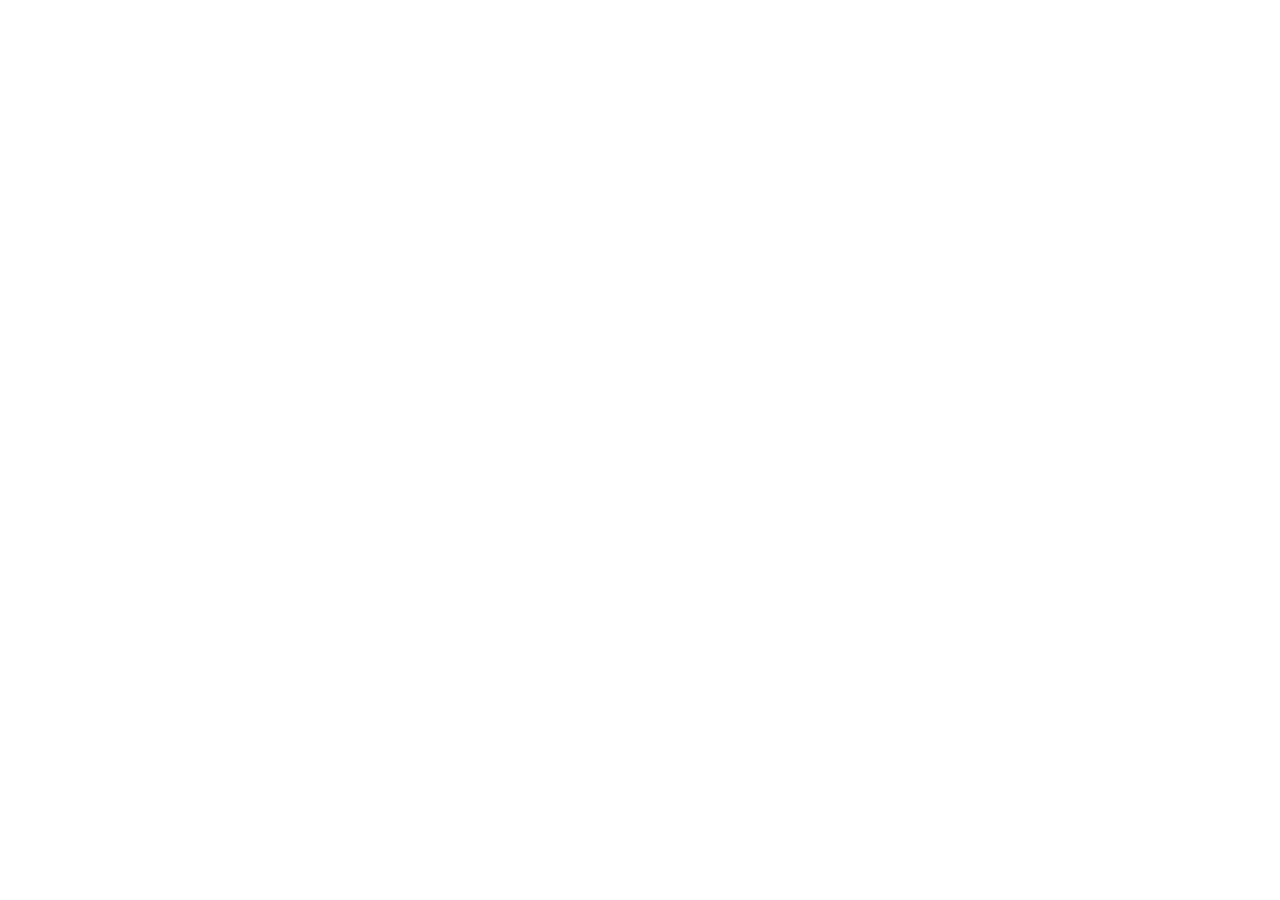
==== index.html @ caf55470 "Init : création du dépôt, arborescence des fichiers et structure HTML de base" ====
<!DOCTYPE html>
<html lang="fr">
<head> 
<meta charset="UTF-8"> 
<meta name="viewport" content="width=device-width, initial-scale=1.0"> 
<title>AfriTalent — Accueil</title> 
<!-- Bootstrap 5 via CDN : feuille de style --> 
<link 
href="https://cdn.jsdelivr.net/npm/bootstrap@5.3.0/dist/css/bootstrap.min.css" 
rel="stylesheet"> 
<!-- Votre feuille de style personnelle --> 
<link rel="stylesheet" href="css/style.css">
</head>
<body> 
<!-- Le contenu de la page sera ajoute ici --> 
<!-- Bootstrap 5 via CDN : script JavaScript --> 
<script 
src="https://cdn.jsdelivr.net/npm/bootstrap@5.3.0/dist/js/bootstrap.bundle.min.js"
></script> 
<!-- Votre script JavaScript --> 
<script src="js/main.js"></script>
</body>
</html>
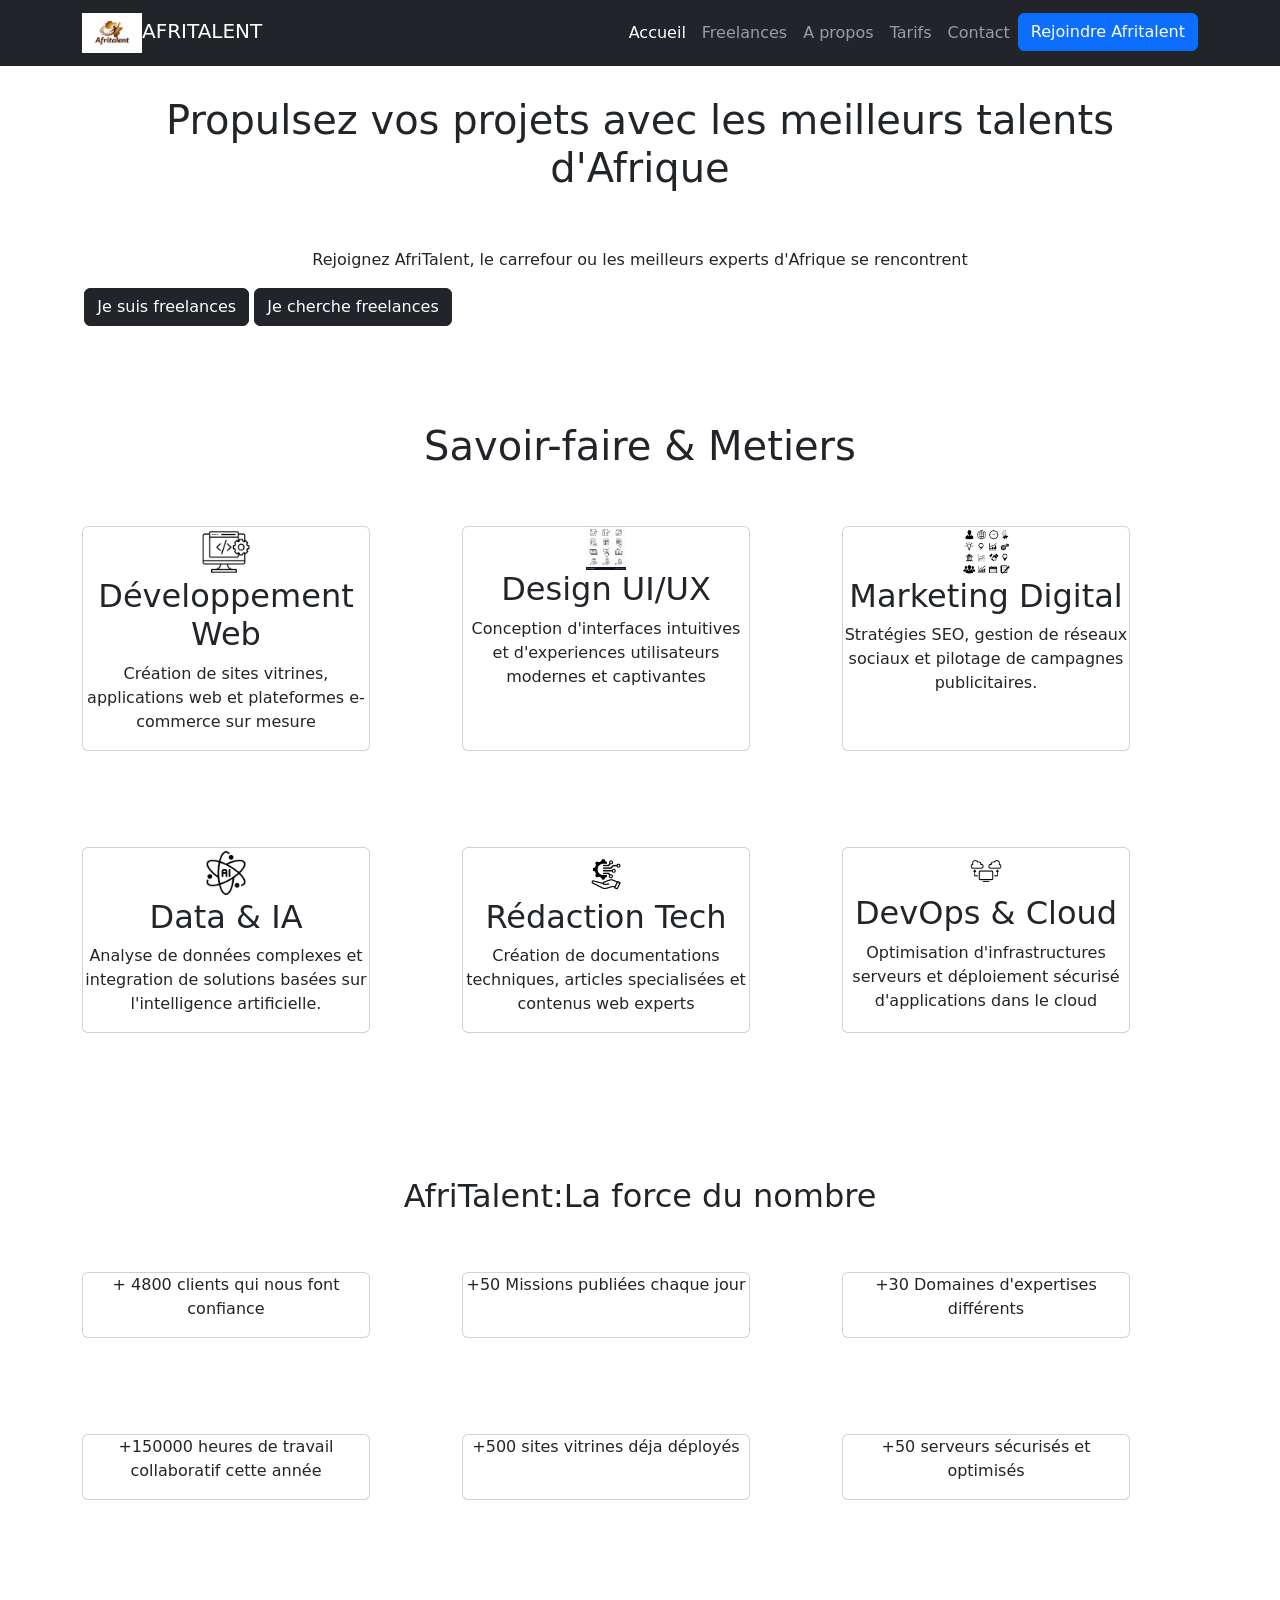
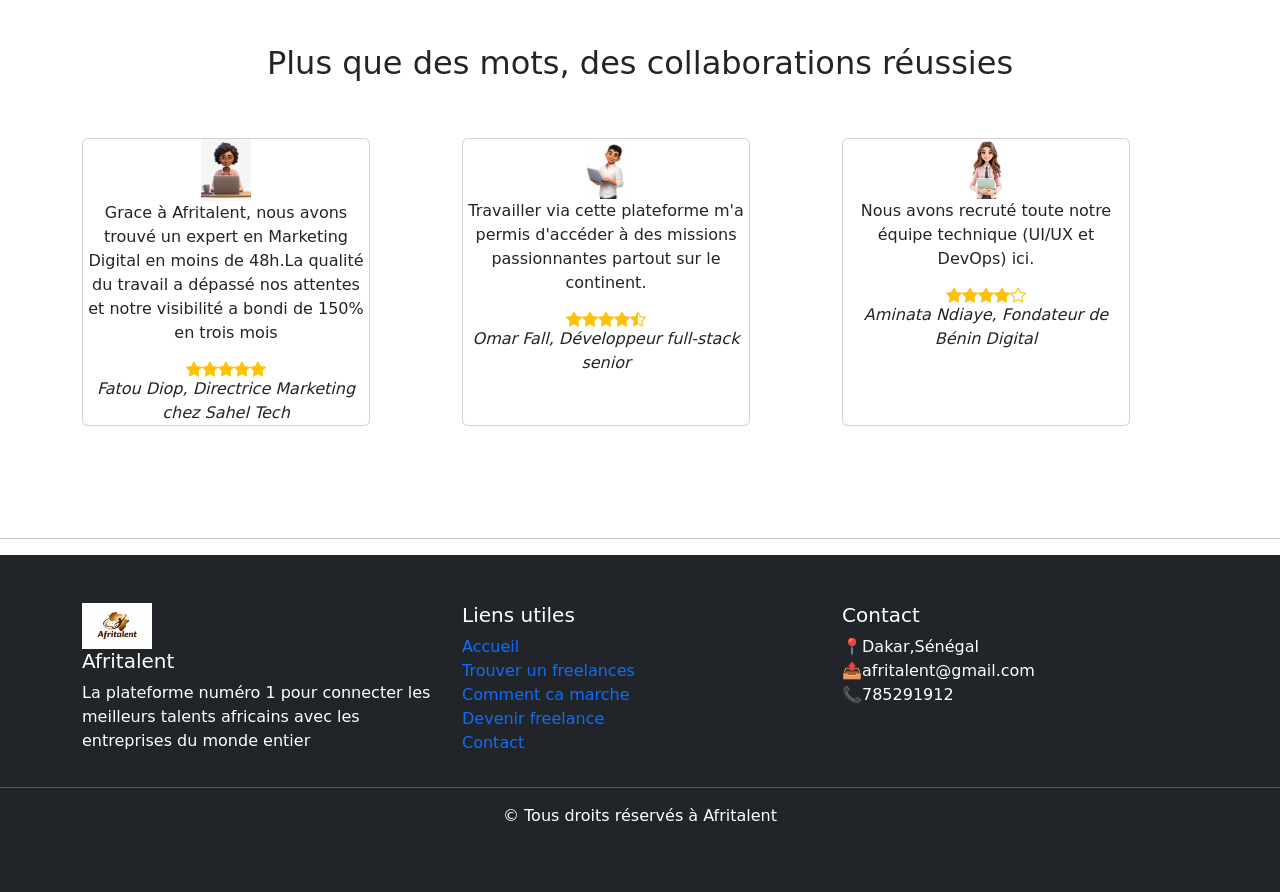
==== commit f10a31d1: "HTML : structure complète des 5 pages avec sections et contenu texte" ====
--- a/index.html
+++ b/index.html
@@ -1,4 +1,4 @@
-  <!DOCTYPE html>
+   <!DOCTYPE html>
 <html lang="fr">
 <head> 
 <meta charset="UTF-8"> 
@@ -12,6 +12,259 @@
 <link rel="stylesheet" href="css/style.css">
 </head>
 <body> 
+  <header>
+     <nav class="navbar navbar-expand-lg navbar-dark bg-dark fixed-top">
+      <div class="container">
+        <a  class="navbar-brand " href="index.html"><img src="image/projet1.jpeg" alt="" width="60px">AFRITALENT</a>
+          <ul  class="navbar-nav ms-auto" id="menu"> 
+            <li class="nav-item"><a  class="nav-link active" href="index.html" >Accueil</a></li>
+            <li class="nav-item"><a  class="nav-link" href="freelances.html">Freelances</a></li>
+            <li class="nav-item"><a  class="nav-link" href="about.html">A propos</a></li>
+            <li class="nav-item"><a  class="nav-link" href="tarifs.html">Tarifs</a></li>
+            <li class="nav-item"><a  class="nav-link" href="contact.html">Contact</a></li>
+            <li class="nav-item">
+              <a  class="btn btn-primary text-white" href="#">Rejoindre Afritalent</a>
+            </li>
+          </ul>
+      </div>
+     </nav>
+  </header>
+  <main>
+
+    <section id="hero" class="py-5 text-center container">
+        <h1 class="py-5">Propulsez vos projets avec les meilleurs talents d'Afrique </h1>
+        <p>Rejoignez AfriTalent, le carrefour ou les meilleurs experts d'Afrique se rencontrent</p>
+        <div class="col-md-4">
+           <a href="freelances.html" class="btn btn-dark">Je suis freelances</a>
+            <a href="freelances.html" class="btn btn-dark">Je cherche freelances</a>
+        </div>
+    </section>
+
+    <section id="categories" class="py-5 container">
+      <h1 class="text-center">Savoir-faire & Metiers</h1>
+      <div class="row"> <div class="col-md-4 text-center py-5 ">
+        <div class="card h-100" style="width: 18rem;" >
+          <div class="text-center">
+            <img src="image/13.jpg" alt="" width="50px">
+          </div>
+        <h2>Développement Web</h2>
+        <p>Création de sites vitrines, applications web et plateformes e-commerce sur mesure</p>
+          </div>
+        </div>
+
+        <div class="col-md-4 text-center py-5">
+          <div class="card h-100" style="width: 18rem;" >
+            <div class="text-center">
+              <img src="image/14.jpg" alt="" width="40px">
+            </div>
+           <h2>Design UI/UX</h2>
+            <p>Conception d'interfaces intuitives et d'experiences utilisateurs modernes et captivantes</p>
+            </div>
+        </div>
+
+        <div class="col-md-4 text-center py-5">
+          <div class="card h-100" style="width: 18rem;" >
+            <div class="text-center">
+               <img src="image/15.jpg" alt="" width="50px">
+            </div>
+          <h2>Marketing Digital</h2>
+          <p>Stratégies SEO, gestion de réseaux sociaux et pilotage de campagnes publicitaires.</p>
+          </div>
+        </div>
+
+        <div class="col-md-4 text-center py-5">
+          <div class="card h-100" style="width: 18rem;" >
+            <div class="text-center">
+               <img src="image/16.jpg" alt="" width="50px">
+            </div>
+          <h2>Data & IA</h2>
+          <p>Analyse de données complexes et integration de solutions basées sur l'intelligence artificielle.</p>
+          </div>
+        </div>
+
+        <div class="col-md-4 text-center py-5">
+          <div class="card h-100" style="width: 18rem;" >
+            <div class="text-center">
+               <img src="image/17.jpg" alt="" width="50px">
+            </div>
+          <h2>Rédaction Tech</h2>
+          <p>Création de documentations techniques, articles specialisées et contenus web experts</p>
+          </div>
+        </div>
+
+        <div class="col-md-4 text-center py-5">
+          <div class="card h-100" style="width: 18rem;" >
+            <div class="text-center">
+              <img src="image/18.jpg" alt="" width="70px">
+            </div>
+          <h2>DevOps & Cloud</h2>
+          <p>Optimisation d'infrastructures serveurs et déploiement sécurisé d'applications dans le cloud</p>
+          </div>
+        </div>
+      </div>
+    </section>
+
+    <section id="chiffres" class="py-5 container ">
+      <div class="row">
+        <h2 class="text-center">AfriTalent:La force du nombre</h2>
+        <div class="col-md-4 text-center py-5">
+          <div class="card h-100" style="width: 18rem;" >
+          <p>+ 4800 clients qui nous font confiance</p>
+          </div>
+        </div>
+         
+        <div class="col-md-4 text-center py-5">
+          <div class="card h-100" style="width: 18rem;" >
+           <p>+50 Missions publiées chaque jour</p>
+          </div>
+        </div>
+
+        <div class="col-md-4 text-center py-5">
+          <div class="card h-100" style="width: 18rem;" >
+          <p>+30 Domaines d'expertises différents</p>
+          </div>
+        </div>
+
+        <div class="col-md-4 text-center py-5">
+          <div class="card h-100" style="width: 18rem;" >
+          <p>+150000 heures de travail collaboratif cette année </p>
+          </div>
+        </div>
+
+        <div class="col-md-4 text-center py-5">
+          <div class="card h-100" style="width: 18rem;" >
+          <p>+500 sites vitrines déja déployés</p>
+          </div>
+        </div>
+
+        <div class="col-md-4 text-center py-5">
+          <div class="card h-100" style="width: 18rem;" >
+          <p>+50 serveurs sécurisés et optimisés</p>
+          </div>
+        </div>
+      </div>
+    </section>
+
+    <section id="Temoignages" class="py-5 container">
+      <div class="row">
+        <h2 class="text-center">Plus que des mots, des collaborations réussies</h2>
+        <div class="col-md-4 text-center py-5">
+          <div class="card h-100" style="width: 18rem;" >
+            <div class="text-center">
+              <img src="image/19.jpg" alt="" width="50px">
+            </div>
+          <blockquote>Grace à Afritalent, nous avons trouvé un expert en Marketing Digital en moins de 48h.La qualité du travail a dépassé nos attentes et notre visibilité a bondi de 150% en trois mois</blockquote>
+          <div class="d-flex justify-content-center">
+            <svg xmlns="http://www.w3.org/2000/svg" width="16" height="16" fill="currentColor" class="bi bi-star-fill text-warning" viewBox="0 0 16 16">
+            <path d="M3.612 15.443c-.386.198-.824-.149-.746-.592l.83-4.73L.173 6.765c-.329-.314-.158-.888.283-.95l4.898-.696L7.538.792c.197-.39.73-.39.927 0l2.184 4.327 4.898.696c.441.062.612.636.282.95l-3.522 3.356.83 4.73c.078.443-.36.79-.746.592L8 13.187l-4.389 2.256z"/>
+          </svg>
+          <svg xmlns="http://www.w3.org/2000/svg" width="16" height="16" fill="currentColor" class="bi bi-star-fill text-warning" viewBox="0 0 16 16">
+            <path d="M3.612 15.443c-.386.198-.824-.149-.746-.592l.83-4.73L.173 6.765c-.329-.314-.158-.888.283-.95l4.898-.696L7.538.792c.197-.39.73-.39.927 0l2.184 4.327 4.898.696c.441.062.612.636.282.95l-3.522 3.356.83 4.73c.078.443-.36.79-.746.592L8 13.187l-4.389 2.256z"/>
+          </svg>
+          <svg xmlns="http://www.w3.org/2000/svg" width="16" height="16" fill="currentColor" class="bi bi-star-fill text-warning" viewBox="0 0 16 16">
+            <path d="M3.612 15.443c-.386.198-.824-.149-.746-.592l.83-4.73L.173 6.765c-.329-.314-.158-.888.283-.95l4.898-.696L7.538.792c.197-.39.73-.39.927 0l2.184 4.327 4.898.696c.441.062.612.636.282.95l-3.522 3.356.83 4.73c.078.443-.36.79-.746.592L8 13.187l-4.389 2.256z"/>
+          </svg>
+          <svg xmlns="http://www.w3.org/2000/svg" width="16" height="16" fill="currentColor" class="bi bi-star-fill text-warning" viewBox="0 0 16 16">
+           <path d="M3.612 15.443c-.386.198-.824-.149-.746-.592l.83-4.73L.173 6.765c-.329-.314-.158-.888.283-.95l4.898-.696L7.538.792c.197-.39.73-.39.927 0l2.184 4.327 4.898.696c.441.062.612.636.282.95l-3.522 3.356.83 4.73c.078.443-.36.79-.746.592L8 13.187l-4.389 2.256z"/>
+          </svg>
+          <svg xmlns="http://www.w3.org/2000/svg" width="16" height="16" fill="currentColor" class="bi bi-star-fill text-warning" viewBox="0 0 16 16">
+             <path d="M3.612 15.443c-.386.198-.824-.149-.746-.592l.83-4.73L.173 6.765c-.329-.314-.158-.888.283-.95l4.898-.696L7.538.792c.197-.39.73-.39.927 0l2.184 4.327 4.898.696c.441.062.612.636.282.95l-3.522 3.356.83 4.73c.078.443-.36.79-.746.592L8 13.187l-4.389 2.256z"/>
+          </svg>
+          </div>
+
+          <cite>Fatou Diop, <em>Directrice Marketing chez Sahel Tech</em></cite>
+          </div>
+        </div>
+        <div class="col-md-4 text-center py-5">
+          <div class="card h-100" style="width: 18rem;" >
+            <div class="text-center"> 
+              <img src="image/20.jpg" alt="" width="40px">
+            </div>
+          <blockquote>Travailler via cette plateforme m'a permis d'accéder à des missions passionnantes partout sur le continent.</blockquote>
+          <div class="d-flex justify-content-center">
+            <svg xmlns="http://www.w3.org/2000/svg" width="16" height="16" fill="currentColor" class="bi bi-star-fill text-warning" viewBox="0 0 16 16">
+            <path d="M3.612 15.443c-.386.198-.824-.149-.746-.592l.83-4.73L.173 6.765c-.329-.314-.158-.888.283-.95l4.898-.696L7.538.792c.197-.39.73-.39.927 0l2.184 4.327 4.898.696c.441.062.612.636.282.95l-3.522 3.356.83 4.73c.078.443-.36.79-.746.592L8 13.187l-4.389 2.256z"/>
+          </svg>
+          <svg xmlns="http://www.w3.org/2000/svg" width="16" height="16" fill="currentColor" class="bi bi-star-fill text-warning" viewBox="0 0 16 16">
+            <path d="M3.612 15.443c-.386.198-.824-.149-.746-.592l.83-4.73L.173 6.765c-.329-.314-.158-.888.283-.95l4.898-.696L7.538.792c.197-.39.73-.39.927 0l2.184 4.327 4.898.696c.441.062.612.636.282.95l-3.522 3.356.83 4.73c.078.443-.36.79-.746.592L8 13.187l-4.389 2.256z"/>
+          </svg>
+          <svg xmlns="http://www.w3.org/2000/svg" width="16" height="16" fill="currentColor" class="bi bi-star-fill text-warning" viewBox="0 0 16 16">
+            <path d="M3.612 15.443c-.386.198-.824-.149-.746-.592l.83-4.73L.173 6.765c-.329-.314-.158-.888.283-.95l4.898-.696L7.538.792c.197-.39.73-.39.927 0l2.184 4.327 4.898.696c.441.062.612.636.282.95l-3.522 3.356.83 4.73c.078.443-.36.79-.746.592L8 13.187l-4.389 2.256z"/>
+          </svg>
+          <svg xmlns="http://www.w3.org/2000/svg" width="16" height="16" fill="currentColor" class="bi bi-star-fill text-warning" viewBox="0 0 16 16">
+           <path d="M3.612 15.443c-.386.198-.824-.149-.746-.592l.83-4.73L.173 6.765c-.329-.314-.158-.888.283-.95l4.898-.696L7.538.792c.197-.39.73-.39.927 0l2.184 4.327 4.898.696c.441.062.612.636.282.95l-3.522 3.356.83 4.73c.078.443-.36.79-.746.592L8 13.187l-4.389 2.256z"/>
+          </svg>
+          <svg xmlns="http://www.w3.org/2000/svg" width="16" height="16" fill="currentColor" class="bi bi-star-half text-warning" viewBox="0 0 16 16">
+            <path d="M5.354 5.119 7.538.792A.52.52 0 0 1 8 .5c.183 0 .366.097.465.292l2.184 4.327 4.898.696A.54.54 0 0 1 16 6.32a.55.55 0 0 1-.17.445l-3.523 3.356.83 4.73c.078.443-.36.79-.746.592L8 13.187l-4.389 2.256a.5.5 0 0 1-.146.05c-.342.06-.668-.254-.6-.642l.83-4.73L.173 6.765a.55.55 0 0 1-.172-.403.6.6 0 0 1 .085-.302.51.51 0 0 1 .37-.245zM8 12.027a.5.5 0 0 1 .232.056l3.686 1.894-.694-3.957a.56.56 0 0 1 .162-.505l2.907-2.77-4.052-.576a.53.53 0 0 1-.393-.288L8.001 2.223 8 2.226z"/>
+          </svg>
+          </div>
+          <cite>Omar Fall, <em>Développeur full-stack senior</em></cite>
+          </div>
+        </div>
+        <div class="col-md-4 text-center py-5">
+          <div class="card h-100" style="width: 18rem;" >
+            <div class="text-center">
+               <img src="image/21.jpg" alt=""  width="60px">
+            </div>
+          <blockquote>Nous avons recruté toute notre équipe technique (UI/UX et DevOps) ici.</blockquote>
+            <div class="d-flex justify-content-center">
+            <svg xmlns="http://www.w3.org/2000/svg" width="16" height="16" fill="currentColor" class="bi bi-star-fill text-warning" viewBox="0 0 16 16">
+            <path d="M3.612 15.443c-.386.198-.824-.149-.746-.592l.83-4.73L.173 6.765c-.329-.314-.158-.888.283-.95l4.898-.696L7.538.792c.197-.39.73-.39.927 0l2.184 4.327 4.898.696c.441.062.612.636.282.95l-3.522 3.356.83 4.73c.078.443-.36.79-.746.592L8 13.187l-4.389 2.256z"/>
+          </svg>
+          <svg xmlns="http://www.w3.org/2000/svg" width="16" height="16" fill="currentColor" class="bi bi-star-fill text-warning" viewBox="0 0 16 16">
+            <path d="M3.612 15.443c-.386.198-.824-.149-.746-.592l.83-4.73L.173 6.765c-.329-.314-.158-.888.283-.95l4.898-.696L7.538.792c.197-.39.73-.39.927 0l2.184 4.327 4.898.696c.441.062.612.636.282.95l-3.522 3.356.83 4.73c.078.443-.36.79-.746.592L8 13.187l-4.389 2.256z"/>
+          </svg>
+          <svg xmlns="http://www.w3.org/2000/svg" width="16" height="16" fill="currentColor" class="bi bi-star-fill text-warning" viewBox="0 0 16 16">
+            <path d="M3.612 15.443c-.386.198-.824-.149-.746-.592l.83-4.73L.173 6.765c-.329-.314-.158-.888.283-.95l4.898-.696L7.538.792c.197-.39.73-.39.927 0l2.184 4.327 4.898.696c.441.062.612.636.282.95l-3.522 3.356.83 4.73c.078.443-.36.79-.746.592L8 13.187l-4.389 2.256z"/>
+          </svg>
+          <svg xmlns="http://www.w3.org/2000/svg" width="16" height="16" fill="currentColor" class="bi bi-star-fill text-warning" viewBox="0 0 16 16">
+           <path d="M3.612 15.443c-.386.198-.824-.149-.746-.592l.83-4.73L.173 6.765c-.329-.314-.158-.888.283-.95l4.898-.696L7.538.792c.197-.39.73-.39.927 0l2.184 4.327 4.898.696c.441.062.612.636.282.95l-3.522 3.356.83 4.73c.078.443-.36.79-.746.592L8 13.187l-4.389 2.256z"/>
+          </svg>
+          <svg xmlns="http://www.w3.org/2000/svg" width="16" height="16" fill="currentColor" class="bi bi-star text-warning" viewBox="0 0 16 16">
+            <path d="M2.866 14.85c-.078.444.36.791.746.593l4.39-2.256 4.389 2.256c.386.198.824-.149.746-.592l-.83-4.73 3.522-3.356c.33-.314.16-.888-.282-.95l-4.898-.696L8.465.792a.513.513 0 0 0-.927 0L5.354 5.12l-4.898.696c-.441.062-.612.636-.283.95l3.523 3.356-.83 4.73zm4.905-2.767-3.686 1.894.694-3.957a.56.56 0 0 0-.163-.505L1.71 6.745l4.052-.576a.53.53 0 0 0 .393-.288L8 2.223l1.847 3.658a.53.53 0 0 0 .393.288l4.052.575-2.906 2.77a.56.56 0 0 0-.163.506l.694 3.957-3.686-1.894a.5.5 0 0 0-.461 0z"/>
+          </svg>
+          </div>
+          <cite>Aminata Ndiaye, <em>Fondateur de Bénin Digital</em></cite>
+          </div>
+        </div>
+      </div>
+    </section>
+
+    <hr>
+    <footer class="bg-dark text-white py-5">
+      <div class="container">
+        <div class="row">
+           <div class="col-md-4">
+             <img src="image/projet1.jpeg" alt="" width="70px">
+            <h5>Afritalent</h5>
+              <p>La plateforme numéro 1 pour connecter les meilleurs talents africains avec les entreprises du monde entier</p>
+            </div>
+          <div class="col-md-4">
+            <h5>Liens utiles</h5>
+              <ul class="list-unstyled">
+                <li><a href="index.html" class="text-decoration-none">Accueil</a></li>
+                <li><a href="freelances.html" class="text-decoration-none">Trouver un freelances</a></li>
+                <li><a href="tarifs.html" class="text-decoration-none">Comment ca marche</a></li>
+                <li><a href="freelances.html" class="text-decoration-none">Devenir freelance</a></li>
+                <li><a href="contact.html" class="text-decoration-none">Contact</a></li>
+              </ul>
+            </div>
+
+            <div class="col-md-4">
+            <h5>Contact</h5>
+              <ul class="list-unstyled">
+                <li>📍Dakar,Sénégal</li>
+                <li>📤afritalent@gmail.com</li>
+                <li>📞785291912</li>
+              </ul>
+            </div>
+        </div>
+      </div>
+      <hr>
+      <p class="text-center">&copy; Tous droits réservés à Afritalent</p>
+    </footer>
+  </main>
+  
 <!-- Le contenu de la page sera ajoute ici --> 
 <!-- Bootstrap 5 via CDN : script JavaScript --> 
 <script 
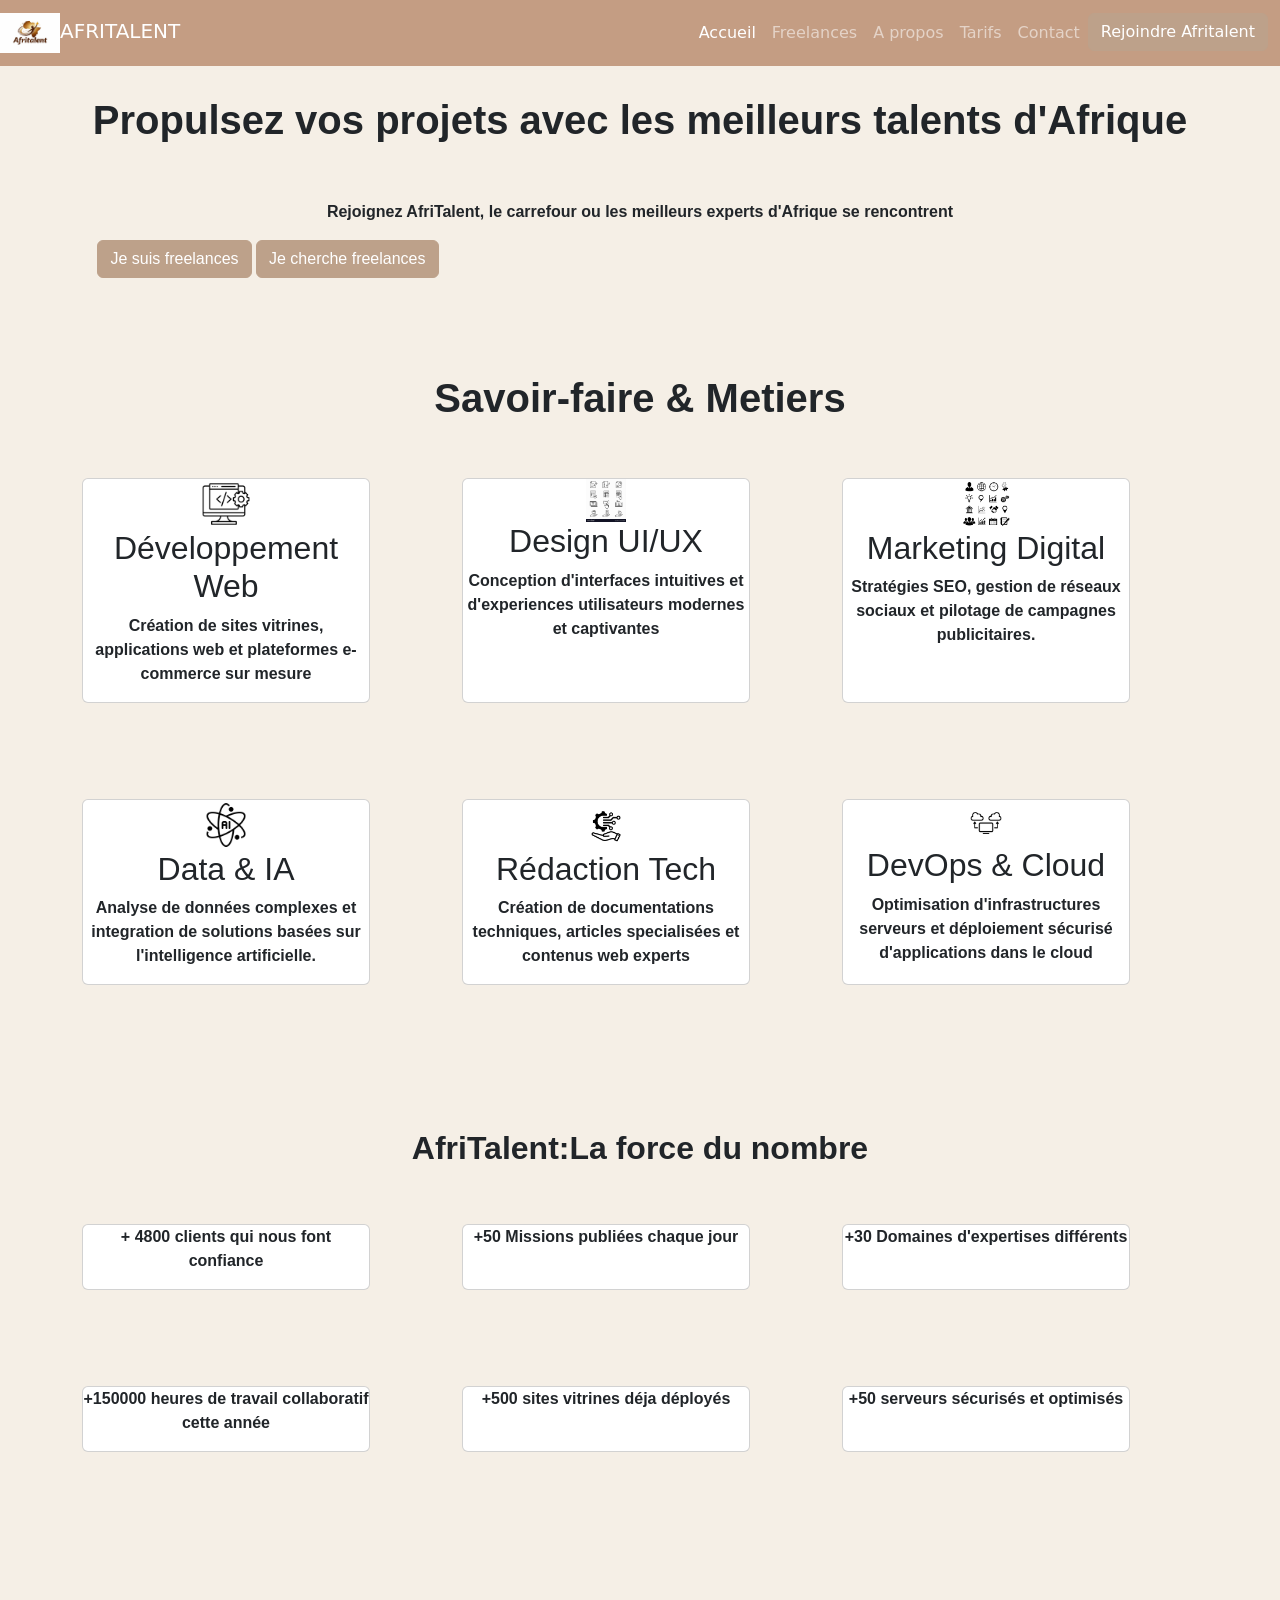
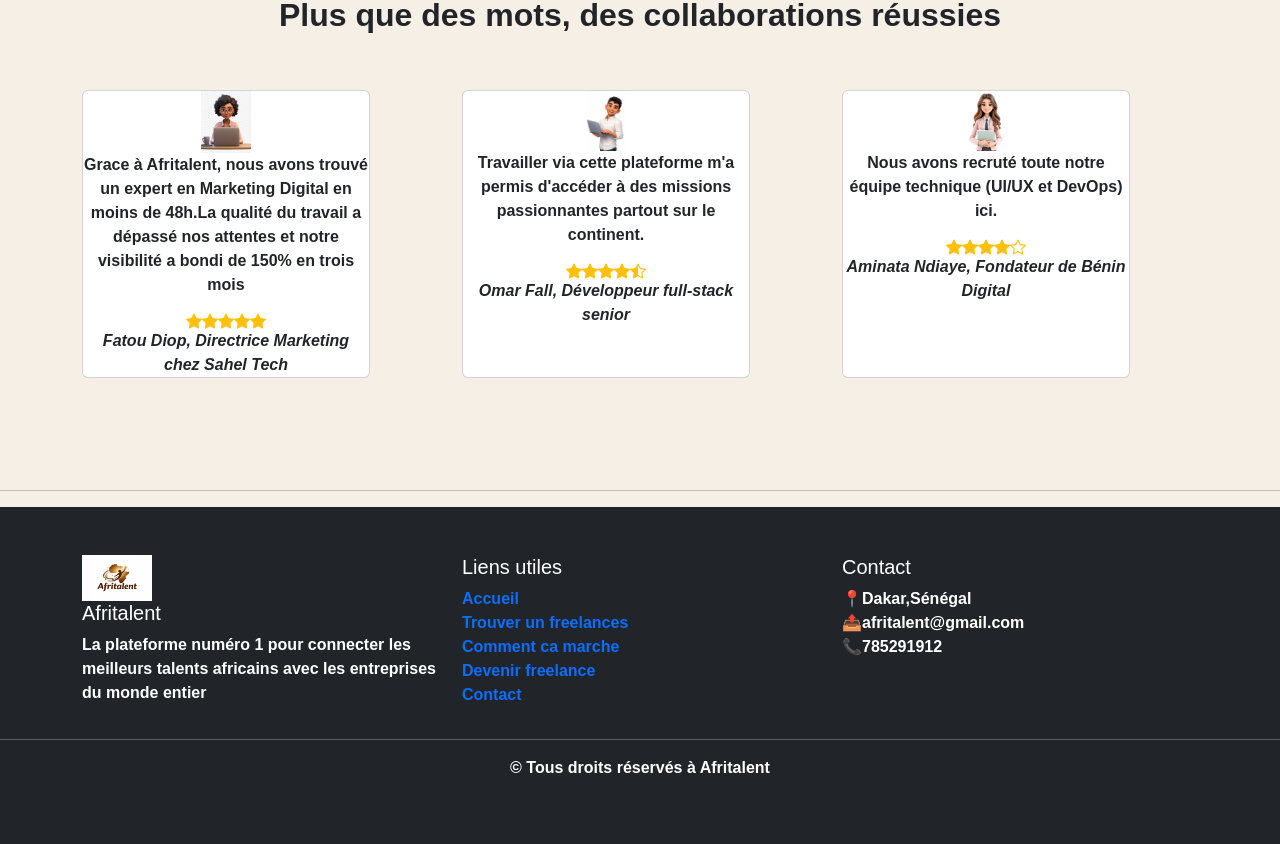
==== commit 35aeedc9: "HTML : commit3" ====
--- a/index.html
+++ b/index.html
@@ -13,8 +13,8 @@
 </head>
 <body> 
   <header>
-     <nav class="navbar navbar-expand-lg navbar-dark bg-dark fixed-top">
-      <div class="container">
+     <nav class="navbar navbar-expand-lg navbar-dark  fixed-top">
+      <div class="container-fluid nav" >
         <a  class="navbar-brand " href="index.html"><img src="image/projet1.jpeg" alt="" width="60px">AFRITALENT</a>
           <ul  class="navbar-nav ms-auto" id="menu"> 
             <li class="nav-item"><a  class="nav-link active" href="index.html" >Accueil</a></li>
@@ -23,7 +23,7 @@
             <li class="nav-item"><a  class="nav-link" href="tarifs.html">Tarifs</a></li>
             <li class="nav-item"><a  class="nav-link" href="contact.html">Contact</a></li>
             <li class="nav-item">
-              <a  class="btn btn-primary text-white" href="#">Rejoindre Afritalent</a>
+              <a  class="btn btn-dark text-white" href="contact.html">Rejoindre Afritalent</a>
             </li>
           </ul>
       </div>
--- a/css/style.css
+++ b/css/style.css
@@ -0,0 +1,55 @@
+
+@import url('https://fonts.googleapis.com/css2?family=Cossette+Texte:wght@400;700&family=Edu+AU+VIC+WA+NT+Guides:wght@400..700&family=Finlandica+Headline:ital,wght@0,100..900;1,100..900&family=Montserrat:ital,wght@0,100..900;1,100..900&display=swap');
+
+.root{
+   --primary-color: #E8D5CC;
+   --secondary-color: #D5CABC;
+   --background-color: #BDA18A;
+   --text-color: #f5efe6;
+   --white: #fff;
+   --space-small: 8px;
+   --space-medium: 16px;
+   --space-large: 32px;
+}
+
+.text-center{
+  font-family: "Cossette", sans-serif;
+  font-weight: 400;
+  font-style: normal;
+}
+
+.text-center{
+  font-family: "Cossette", sans-serif;
+  font-weight: 700;
+  font-style: normal;
+}
+ 
+.py-5{
+  font-family: "Cossette", sans-serif;
+  font-weight: 400;
+  font-style: normal;
+}
+
+.py-5{
+  font-family: "Cossette", sans-serif;
+  font-weight: 700;
+  font-style: normal;
+}
+
+body{
+    background-color: #f5efe6;
+    margin: 0;
+    padding: 0;
+ }
+ nav{
+    display: flex;
+    background-color: #C49D83;
+    top: 0;
+    margin-top: 0;
+ }
+ .btn{
+    background-color: #BDA18A;
+    border-color: #BDA18A;
+ }
+ 
+ 
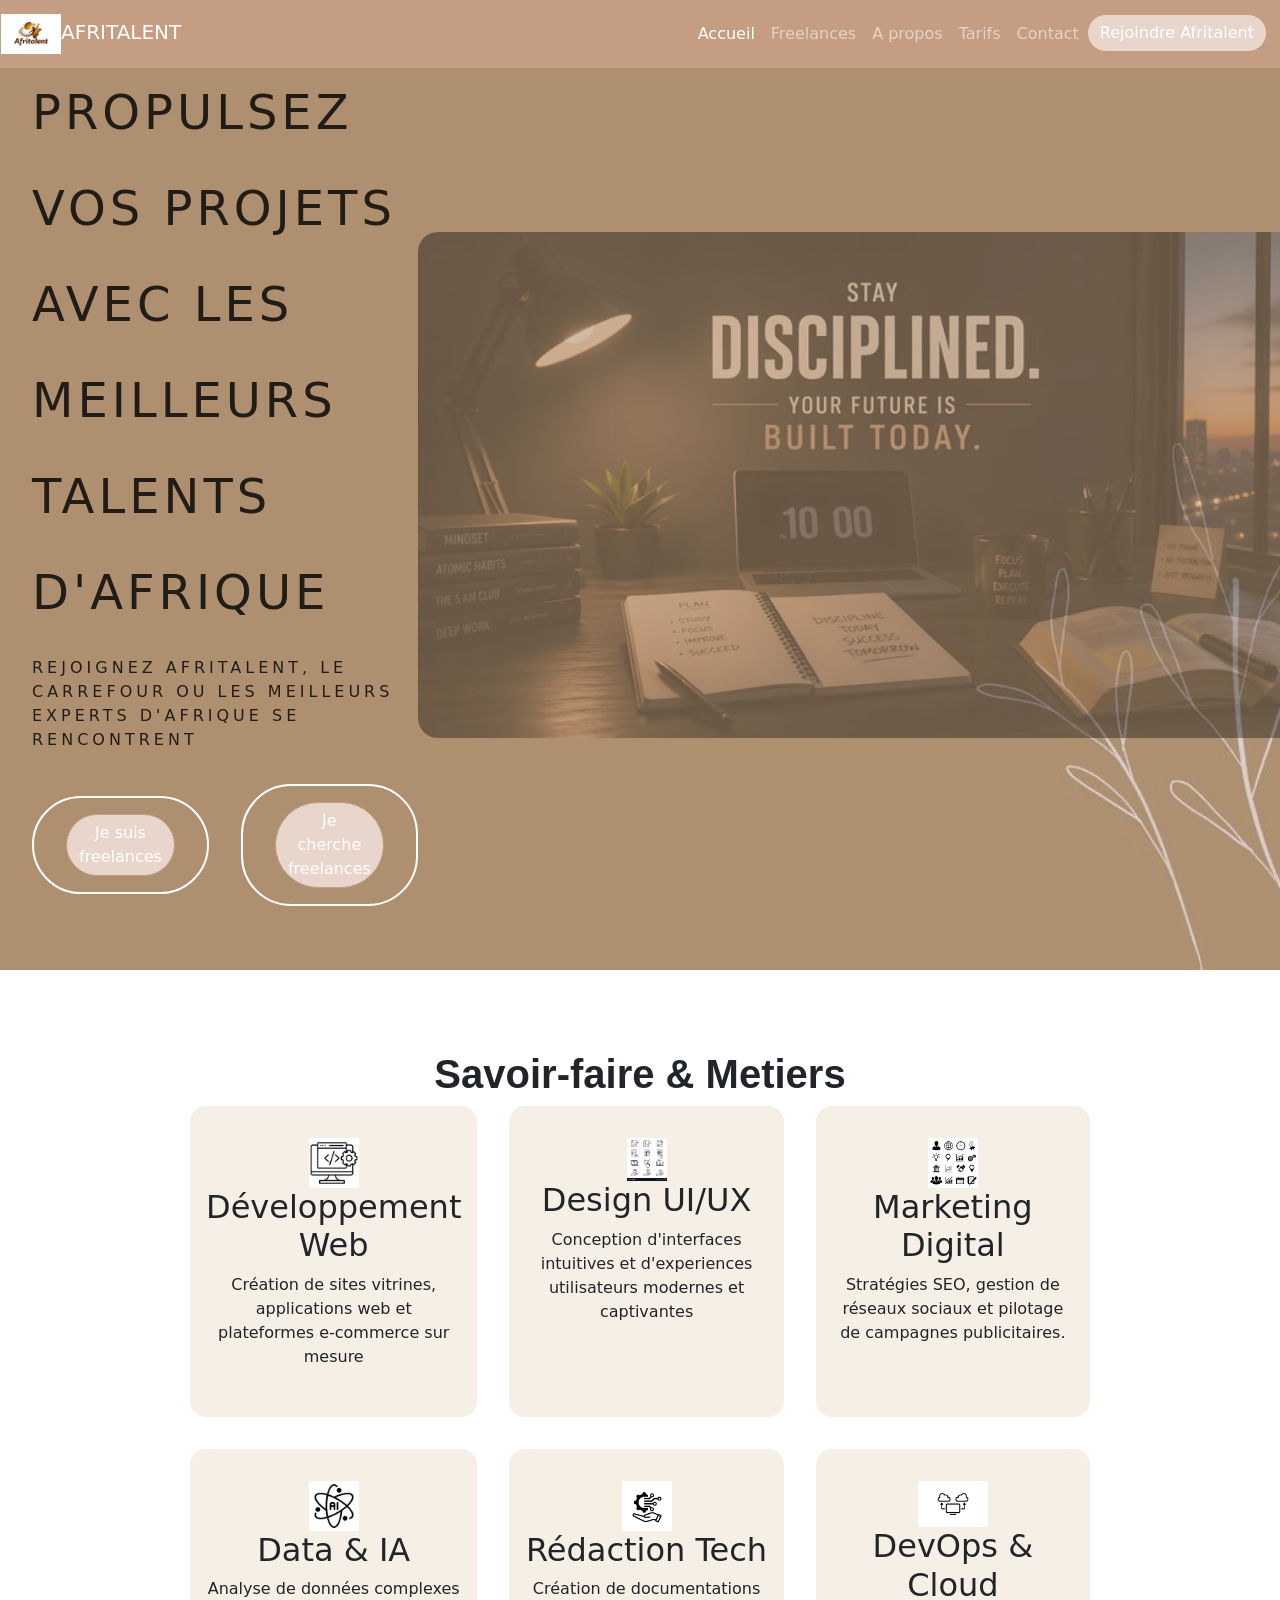
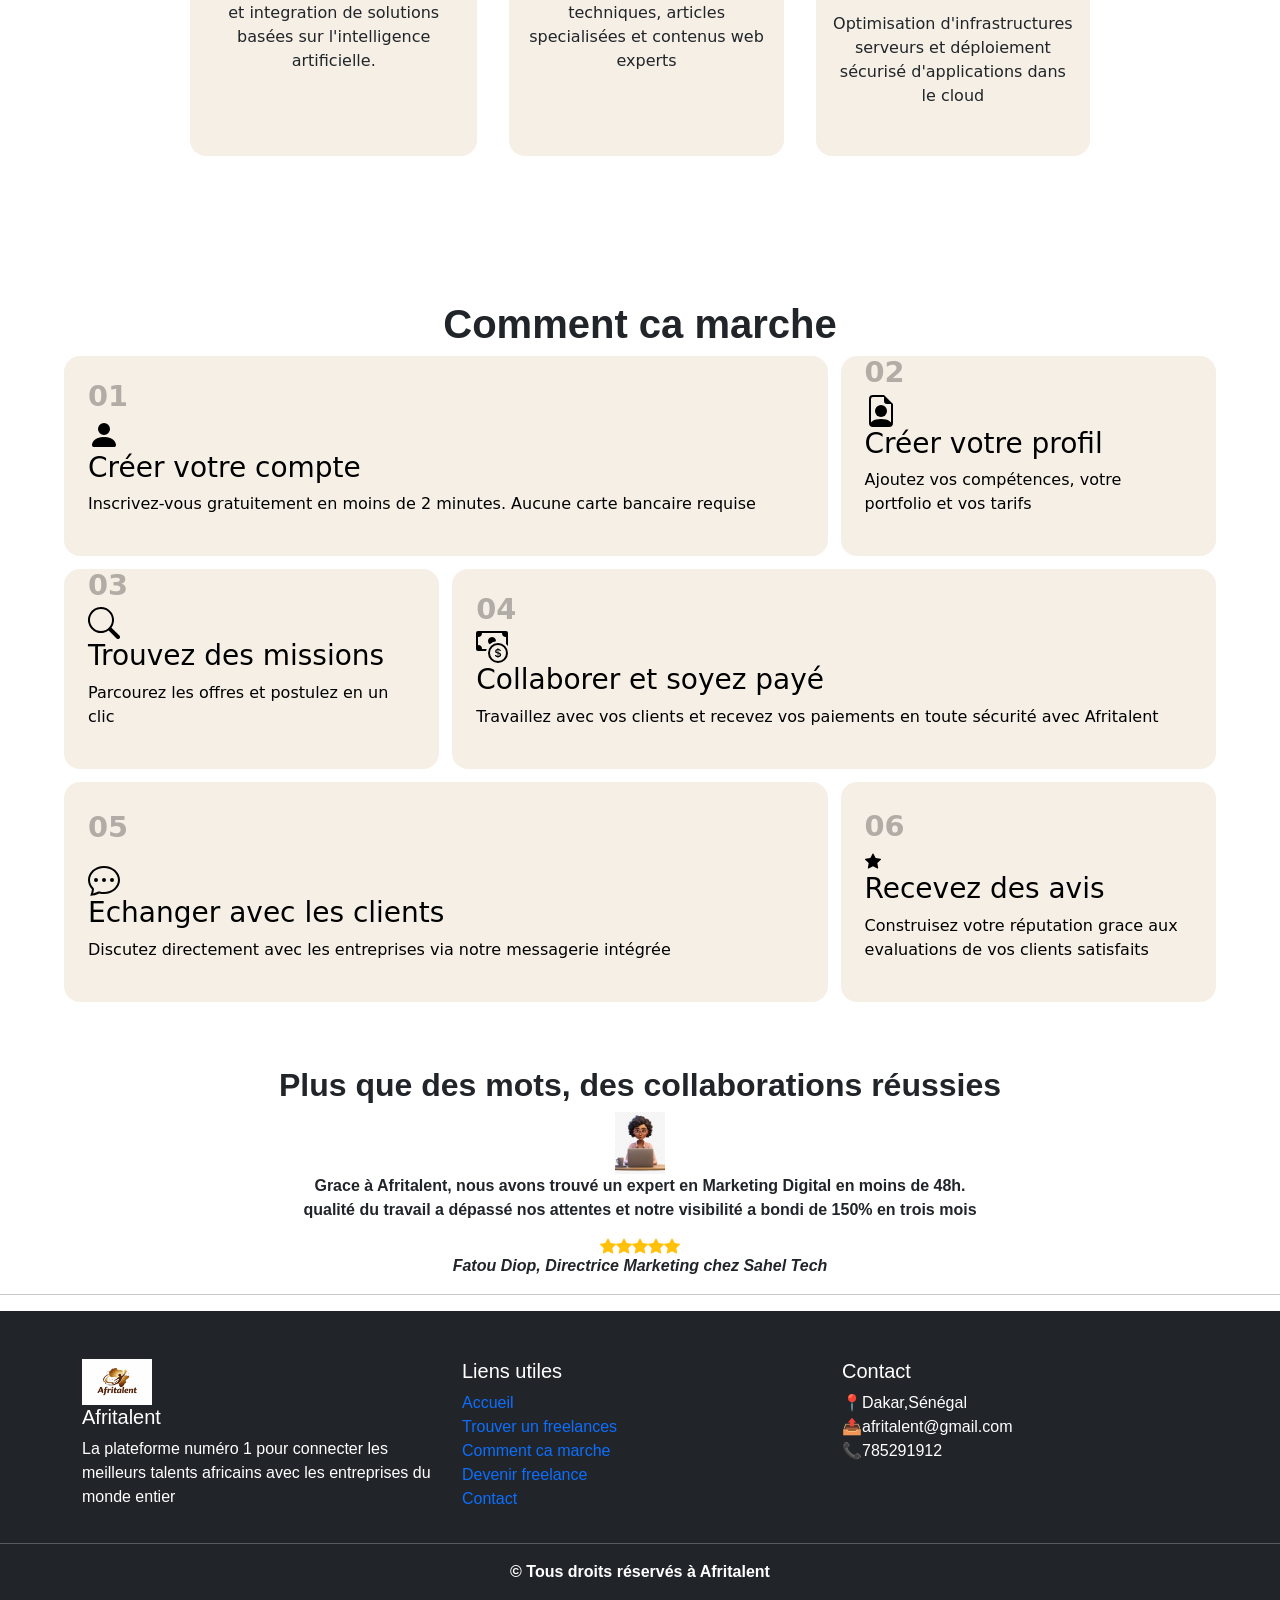
==== commit dc5288b3: "commit 4" ====
--- a/index.html
+++ b/index.html
@@ -31,130 +31,153 @@
   </header>
   <main>
 
-    <section id="hero" class="py-5 text-center container">
-        <h1 class="py-5">Propulsez vos projets avec les meilleurs talents d'Afrique </h1>
-        <p>Rejoignez AfriTalent, le carrefour ou les meilleurs experts d'Afrique se rencontrent</p>
-        <div class="col-md-4">
-           <a href="freelances.html" class="btn btn-dark">Je suis freelances</a>
-            <a href="freelances.html" class="btn btn-dark">Je cherche freelances</a>
-        </div>
+    <section id="hero" >
+      <div class="hero-text">
+        <h1 class="subtitle">Propulsez vos projets avec les meilleurs talents d'Afrique </h1>
+        <p class="subtitle">Rejoignez AfriTalent, le carrefour ou les meilleurs experts d'Afrique se rencontrent</p>
+        <div class="boutons">
+          <div class="btn1">
+            <a href="contact.html" class="btn btn-dark" >Je suis freelances</a>
+          </div>
+          <div class="btn2">
+             <a href="freelances.html" class="btn btn-dark">Je cherche freelances</a>
+          </div>
+        </div>
+      </div>
+       <div class="image">
+        <img src="image/29.jpg" alt="" width="400px">
+      </div>
     </section>
 
-    <section id="categories" class="py-5 container">
+    <section id="categories">
       <h1 class="text-center">Savoir-faire & Metiers</h1>
-      <div class="row"> <div class="col-md-4 text-center py-5 ">
-        <div class="card h-100" style="width: 18rem;" >
-          <div class="text-center">
+      <div class="services">
+        <div class="carte">
             <img src="image/13.jpg" alt="" width="50px">
-          </div>
-        <h2>Développement Web</h2>
-        <p>Création de sites vitrines, applications web et plateformes e-commerce sur mesure</p>
-          </div>
-        </div>
-
-        <div class="col-md-4 text-center py-5">
-          <div class="card h-100" style="width: 18rem;" >
-            <div class="text-center">
+           <h2>Développement Web</h2>
+             <p>Création de sites vitrines, applications web et plateformes e-commerce sur mesure</p>
+        </div>
+
+          <div class="carte">
               <img src="image/14.jpg" alt="" width="40px">
-            </div>
            <h2>Design UI/UX</h2>
             <p>Conception d'interfaces intuitives et d'experiences utilisateurs modernes et captivantes</p>
-            </div>
-        </div>
-
-        <div class="col-md-4 text-center py-5">
-          <div class="card h-100" style="width: 18rem;" >
-            <div class="text-center">
+         </div>
+
+           <div class="carte">
                <img src="image/15.jpg" alt="" width="50px">
-            </div>
-          <h2>Marketing Digital</h2>
-          <p>Stratégies SEO, gestion de réseaux sociaux et pilotage de campagnes publicitaires.</p>
-          </div>
-        </div>
-
-        <div class="col-md-4 text-center py-5">
-          <div class="card h-100" style="width: 18rem;" >
-            <div class="text-center">
+              <h2>Marketing Digital</h2>
+              <p>Stratégies SEO, gestion de réseaux sociaux et pilotage de campagnes publicitaires.</p>
+            </div>
+
+        <div class="carte">
                <img src="image/16.jpg" alt="" width="50px">
-            </div>
           <h2>Data & IA</h2>
           <p>Analyse de données complexes et integration de solutions basées sur l'intelligence artificielle.</p>
-          </div>
-        </div>
-
-        <div class="col-md-4 text-center py-5">
-          <div class="card h-100" style="width: 18rem;" >
-            <div class="text-center">
+        </div>
+
+        <div class="carte">
                <img src="image/17.jpg" alt="" width="50px">
-            </div>
           <h2>Rédaction Tech</h2>
           <p>Création de documentations techniques, articles specialisées et contenus web experts</p>
-          </div>
-        </div>
-
-        <div class="col-md-4 text-center py-5">
-          <div class="card h-100" style="width: 18rem;" >
-            <div class="text-center">
+        </div>
+
+        <div class="carte">
               <img src="image/18.jpg" alt="" width="70px">
-            </div>
           <h2>DevOps & Cloud</h2>
           <p>Optimisation d'infrastructures serveurs et déploiement sécurisé d'applications dans le cloud</p>
-          </div>
         </div>
       </div>
     </section>
 
-    <section id="chiffres" class="py-5 container ">
-      <div class="row">
-        <h2 class="text-center">AfriTalent:La force du nombre</h2>
-        <div class="col-md-4 text-center py-5">
-          <div class="card h-100" style="width: 18rem;" >
-          <p>+ 4800 clients qui nous font confiance</p>
-          </div>
-        </div>
-         
-        <div class="col-md-4 text-center py-5">
-          <div class="card h-100" style="width: 18rem;" >
-           <p>+50 Missions publiées chaque jour</p>
-          </div>
-        </div>
-
-        <div class="col-md-4 text-center py-5">
-          <div class="card h-100" style="width: 18rem;" >
-          <p>+30 Domaines d'expertises différents</p>
-          </div>
-        </div>
-
-        <div class="col-md-4 text-center py-5">
-          <div class="card h-100" style="width: 18rem;" >
-          <p>+150000 heures de travail collaboratif cette année </p>
-          </div>
-        </div>
-
-        <div class="col-md-4 text-center py-5">
-          <div class="card h-100" style="width: 18rem;" >
-          <p>+500 sites vitrines déja déployés</p>
-          </div>
-        </div>
-
-        <div class="col-md-4 text-center py-5">
-          <div class="card h-100" style="width: 18rem;" >
-          <p>+50 serveurs sécurisés et optimisés</p>
-          </div>
-        </div>
-      </div>
+    <section id="CCM">
+        <h1 class="text-center">Comment ca marche</h1>
+        <div class="bento-grid">
+          <div class="bento-card" >
+            <span class="numéro">01</span>
+            <div class="justify-content-center">
+              <svg xmlns="http://www.w3.org/2000/svg" width="32" height="32" fill="currentColor" class="bi bi-person-fill" viewBox="0 0 16 16">
+               <path d="M3 14s-1 0-1-1 1-4 6-4 6 3 6 4-1 1-1 1zm5-6a3 3 0 1 0 0-6 3 3 0 0 0 0 6"/>
+              </svg>
+            </div>
+            <h3>Créer votre compte</h3>
+          <p>Inscrivez-vous gratuitement en moins de 2 minutes. Aucune carte bancaire requise</p>
+          </div>
+        
+          <div class="bento-card" >
+            <span class="numéro">02</span>
+            <div class="justify-content-center">
+              <svg xmlns="http://www.w3.org/2000/svg" width="32" height="32" fill="currentColor" class="bi bi-file-earmark-person" viewBox="0 0 16 16">
+              <path d="M11 8a3 3 0 1 1-6 0 3 3 0 0 1 6 0"/>
+              <path d="M14 14V4.5L9.5 0H4a2 2 0 0 0-2 2v12a2 2 0 0 0 2 2h8a2 2 0 0 0 2-2M9.5 3A1.5 1.5 0 0 0 11 4.5h2v9.255S12 12 8 12s-5 1.755-5 1.755V2a1 1 0 0 1 1-1h5.5z"/>
+              </svg>
+            </div>
+            <h3>Créer votre profil</h3>
+           <p>Ajoutez vos compétences, votre portfolio et vos tarifs</p>
+          </div>
+        
+          <div class="bento-card" >
+            <span class="numéro">03</span>
+            <div class="justify-content-center">
+              <svg xmlns="http://www.w3.org/2000/svg" width="32" height="32" fill="currentColor" class="bi bi-search" viewBox="0 0 16 16">
+               <path d="M11.742 10.344a6.5 6.5 0 1 0-1.397 1.398h-.001q.044.06.098.115l3.85 3.85a1 1 0 0 0 1.415-1.414l-3.85-3.85a1 1 0 0 0-.115-.1zM12 6.5a5.5 5.5 0 1 1-11 0 5.5 5.5 0 0 1 11 0"/>
+              </svg>
+            </div>
+            <h3>Trouvez des missions</h3>
+          <p>Parcourez les offres et postulez en un clic</p>
+          </div>
+
+          <div class="bento-card " >
+            <span class="numéro">04</span>
+            <div class="justify-content-center">
+              <svg xmlns="http://www.w3.org/2000/svg" width="32" height="32" fill="currentColor" class="bi bi-cash-coin" viewBox="0 0 16 16">
+               <path fill-rule="evenodd" d="M11 15a4 4 0 1 0 0-8 4 4 0 0 0 0 8m5-4a5 5 0 1 1-10 0 5 5 0 0 1 10 0"/>
+               <path d="M9.438 11.944c.047.596.518 1.06 1.363 1.116v.44h.375v-.443c.875-.061 1.386-.529 1.386-1.207 0-.618-.39-.936-1.09-1.1l-.296-.07v-1.2c.376.043.614.248.671.532h.658c-.047-.575-.54-1.024-1.329-1.073V8.5h-.375v.45c-.747.073-1.255.522-1.255 1.158 0 .562.378.92 1.007 1.066l.248.061v1.272c-.384-.058-.639-.27-.696-.563h-.668zm1.36-1.354c-.369-.085-.569-.26-.569-.522 0-.294.216-.514.572-.578v1.1zm.432.746c.449.104.655.272.655.569 0 .339-.257.571-.709.614v-1.195z"/>
+               <path d="M1 0a1 1 0 0 0-1 1v8a1 1 0 0 0 1 1h4.083q.088-.517.258-1H3a2 2 0 0 0-2-2V3a2 2 0 0 0 2-2h10a2 2 0 0 0 2 2v3.528c.38.34.717.728 1 1.154V1a1 1 0 0 0-1-1z"/>
+                <path d="M9.998 5.083 10 5a2 2 0 1 0-3.132 1.65 6 6 0 0 1 3.13-1.567"/>
+              </svg>
+            </div>
+            <h3>Collaborer et soyez payé</h3>
+          <p>Travaillez avec vos clients et recevez vos paiements en toute sécurité avec Afritalent </p>
+          </div>
+       
+
+       
+          <div class="bento-card" >
+            <span class="numéro">05</span>
+            <div class="justify-content-center">
+              <svg xmlns="http://www.w3.org/2000/svg" width="32" height="32" fill="currentColor" class="bi bi-chat-dots" viewBox="0 0 16 16">
+              <path d="M5 8a1 1 0 1 1-2 0 1 1 0 0 1 2 0m4 0a1 1 0 1 1-2 0 1 1 0 0 1 2 0m3 1a1 1 0 1 0 0-2 1 1 0 0 0 0 2"/>
+              <path d="m2.165 15.803.02-.004c1.83-.363 2.948-.842 3.468-1.105A9 9 0 0 0 8 15c4.418 0 8-3.134 8-7s-3.582-7-8-7-8 3.134-8 7c0 1.76.743 3.37 1.97 4.6a10.4 10.4 0 0 1-.524 2.318l-.003.011a11 11 0 0 1-.244.637c-.079.186.074.394.273.362a22 22 0 0 0 .693-.125m.8-3.108a1 1 0 0 0-.287-.801C1.618 10.83 1 9.468 1 8c0-3.192 3.004-6 7-6s7 2.808 7 6-3.004 6-7 6a8 8 0 0 1-2.088-.272 1 1 0 0 0-.711.074c-.387.196-1.24.57-2.634.893a11 11 0 0 0 .398-2"/>
+              </svg>
+            </div>
+            <h3>Echanger avec les clients</h3>
+          <p>Discutez directement avec les entreprises via notre messagerie intégrée</p>
+          </div>
+       
+
+          <div class="bento-card " >
+            <span class="numéro">06</span>
+            <div class="justify-content-center">
+              <svg xmlns="http://www.w3.org/2000/svg" width="16" height="16" fill="currentColor" class="bi bi-star-fill" viewBox="0 0 16 16">
+              <path d="M3.612 15.443c-.386.198-.824-.149-.746-.592l.83-4.73L.173 6.765c-.329-.314-.158-.888.283-.95l4.898-.696L7.538.792c.197-.39.73-.39.927 0l2.184 4.327 4.898.696c.441.062.612.636.282.95l-3.522 3.356.83 4.73c.078.443-.36.79-.746.592L8 13.187l-4.389 2.256z"/>
+              </svg>
+            </div>
+            <h3>Recevez des avis</h3>
+          <p>Construisez votre réputation grace aux evaluations de vos clients satisfaits </p>
+          </div>
+        </div>
+          
     </section>
 
-    <section id="Temoignages" class="py-5 container">
-      <div class="row">
-        <h2 class="text-center">Plus que des mots, des collaborations réussies</h2>
-        <div class="col-md-4 text-center py-5">
-          <div class="card h-100" style="width: 18rem;" >
-            <div class="text-center">
-              <img src="image/19.jpg" alt="" width="50px">
-            </div>
-          <blockquote>Grace à Afritalent, nous avons trouvé un expert en Marketing Digital en moins de 48h.La qualité du travail a dépassé nos attentes et notre visibilité a bondi de 150% en trois mois</blockquote>
-          <div class="d-flex justify-content-center">
+   <section id="Temoignages">
+     <h2 class="text-center">Plus que des mots, des collaborations réussies</h2>
+      <div id="carouselExampleRide" class="carousel slide" data-bs-ride="true">
+       <div class="carousel-inner">
+         <div class="carousel-item active text-center">
+          <img src="image/19.jpg" alt="" width="50px">
+              <blockquote>Grace à Afritalent, nous avons trouvé un expert en Marketing Digital en moins de 48h. <br> qualité du travail a dépassé nos attentes et notre visibilité a bondi de 150% en trois mois</blockquote>
+              <div class="d-flex justify-content-center">
             <svg xmlns="http://www.w3.org/2000/svg" width="16" height="16" fill="currentColor" class="bi bi-star-fill text-warning" viewBox="0 0 16 16">
             <path d="M3.612 15.443c-.386.198-.824-.149-.746-.592l.83-4.73L.173 6.765c-.329-.314-.158-.888.283-.95l4.898-.696L7.538.792c.197-.39.73-.39.927 0l2.184 4.327 4.898.696c.441.062.612.636.282.95l-3.522 3.356.83 4.73c.078.443-.36.79-.746.592L8 13.187l-4.389 2.256z"/>
           </svg>
@@ -171,17 +194,12 @@
              <path d="M3.612 15.443c-.386.198-.824-.149-.746-.592l.83-4.73L.173 6.765c-.329-.314-.158-.888.283-.95l4.898-.696L7.538.792c.197-.39.73-.39.927 0l2.184 4.327 4.898.696c.441.062.612.636.282.95l-3.522 3.356.83 4.73c.078.443-.36.79-.746.592L8 13.187l-4.389 2.256z"/>
           </svg>
           </div>
-
-          <cite>Fatou Diop, <em>Directrice Marketing chez Sahel Tech</em></cite>
-          </div>
-        </div>
-        <div class="col-md-4 text-center py-5">
-          <div class="card h-100" style="width: 18rem;" >
-            <div class="text-center"> 
-              <img src="image/20.jpg" alt="" width="40px">
-            </div>
-          <blockquote>Travailler via cette plateforme m'a permis d'accéder à des missions passionnantes partout sur le continent.</blockquote>
-          <div class="d-flex justify-content-center">
+             <cite>Fatou Diop, <em>Directrice Marketing chez Sahel Tech</em></cite>
+        </div>
+        <div class="carousel-item text-center">
+          <img src="image/20.jpg" alt="" width="40px">
+            <blockquote>Travailler via cette plateforme m'a permis d'accéder à des missions passionnantes partout sur le continent.</blockquote>
+             <div class="d-flex justify-content-center">
             <svg xmlns="http://www.w3.org/2000/svg" width="16" height="16" fill="currentColor" class="bi bi-star-fill text-warning" viewBox="0 0 16 16">
             <path d="M3.612 15.443c-.386.198-.824-.149-.746-.592l.83-4.73L.173 6.765c-.329-.314-.158-.888.283-.95l4.898-.696L7.538.792c.197-.39.73-.39.927 0l2.184 4.327 4.898.696c.441.062.612.636.282.95l-3.522 3.356.83 4.73c.078.443-.36.79-.746.592L8 13.187l-4.389 2.256z"/>
           </svg>
@@ -198,15 +216,11 @@
             <path d="M5.354 5.119 7.538.792A.52.52 0 0 1 8 .5c.183 0 .366.097.465.292l2.184 4.327 4.898.696A.54.54 0 0 1 16 6.32a.55.55 0 0 1-.17.445l-3.523 3.356.83 4.73c.078.443-.36.79-.746.592L8 13.187l-4.389 2.256a.5.5 0 0 1-.146.05c-.342.06-.668-.254-.6-.642l.83-4.73L.173 6.765a.55.55 0 0 1-.172-.403.6.6 0 0 1 .085-.302.51.51 0 0 1 .37-.245zM8 12.027a.5.5 0 0 1 .232.056l3.686 1.894-.694-3.957a.56.56 0 0 1 .162-.505l2.907-2.77-4.052-.576a.53.53 0 0 1-.393-.288L8.001 2.223 8 2.226z"/>
           </svg>
           </div>
-          <cite>Omar Fall, <em>Développeur full-stack senior</em></cite>
-          </div>
-        </div>
-        <div class="col-md-4 text-center py-5">
-          <div class="card h-100" style="width: 18rem;" >
-            <div class="text-center">
-               <img src="image/21.jpg" alt=""  width="60px">
-            </div>
-          <blockquote>Nous avons recruté toute notre équipe technique (UI/UX et DevOps) ici.</blockquote>
+             <cite>Omar Fall, <em>Développeur full-stack senior</em></cite>
+        </div>
+         <div class="carousel-item text-center">
+          <img src="image/21.jpg" alt=""  width="60px">
+            <blockquote>Nous avons recruté toute notre équipe technique (UI/UX et DevOps) ici.</blockquote>
             <div class="d-flex justify-content-center">
             <svg xmlns="http://www.w3.org/2000/svg" width="16" height="16" fill="currentColor" class="bi bi-star-fill text-warning" viewBox="0 0 16 16">
             <path d="M3.612 15.443c-.386.198-.824-.149-.746-.592l.83-4.73L.173 6.765c-.329-.314-.158-.888.283-.95l4.898-.696L7.538.792c.197-.39.73-.39.927 0l2.184 4.327 4.898.696c.441.062.612.636.282.95l-3.522 3.356.83 4.73c.078.443-.36.79-.746.592L8 13.187l-4.389 2.256z"/>
@@ -224,11 +238,19 @@
             <path d="M2.866 14.85c-.078.444.36.791.746.593l4.39-2.256 4.389 2.256c.386.198.824-.149.746-.592l-.83-4.73 3.522-3.356c.33-.314.16-.888-.282-.95l-4.898-.696L8.465.792a.513.513 0 0 0-.927 0L5.354 5.12l-4.898.696c-.441.062-.612.636-.283.95l3.523 3.356-.83 4.73zm4.905-2.767-3.686 1.894.694-3.957a.56.56 0 0 0-.163-.505L1.71 6.745l4.052-.576a.53.53 0 0 0 .393-.288L8 2.223l1.847 3.658a.53.53 0 0 0 .393.288l4.052.575-2.906 2.77a.56.56 0 0 0-.163.506l.694 3.957-3.686-1.894a.5.5 0 0 0-.461 0z"/>
           </svg>
           </div>
-          <cite>Aminata Ndiaye, <em>Fondateur de Bénin Digital</em></cite>
-          </div>
-        </div>
-      </div>
-    </section>
+            <cite>Aminata Ndiaye, <em>Fondateur de Bénin Digital</em></cite>
+        </div>
+      </div>
+      <button class="carousel-control-prev" type="button" data-bs-target="#carouselExampleRide" data-bs-slide="prev">
+        <span class="carousel-control-prev-icon" aria-hidden="true"></span>
+        <span class="visually-hidden">Previous</span>
+       </button>
+       <button class="carousel-control-next" type="button" data-bs-target="#carouselExampleRide" data-bs-slide="next">
+      <span class="carousel-control-next-icon" aria-hidden="true"></span>
+       <span class="visually-hidden">Next</span>
+       </button>
+    </div>
+  </section>
 
     <hr>
     <footer class="bg-dark text-white py-5">
@@ -249,7 +271,7 @@
                 <li><a href="contact.html" class="text-decoration-none">Contact</a></li>
               </ul>
             </div>
-
+  </section>
             <div class="col-md-4">
             <h5>Contact</h5>
               <ul class="list-unstyled">
--- a/css/style.css
+++ b/css/style.css
@@ -4,7 +4,7 @@
 .root{
    --primary-color: #E8D5CC;
    --secondary-color: #D5CABC;
-   --background-color: #BDA18A;
+   --background-color: ;
    --text-color: #f5efe6;
    --white: #fff;
    --space-small: 8px;
@@ -30,26 +30,200 @@
   font-style: normal;
 }
 
-.py-5{
-  font-family: "Cossette", sans-serif;
-  font-weight: 700;
-  font-style: normal;
-}
-
 body{
-    background-color: #f5efe6;
+    background-color: white;
     margin: 0;
     padding: 0;
  }
+
  nav{
     display: flex;
     background-color: #C49D83;
     top: 0;
     margin-top: 0;
+    padding: 15px 20px;
+    backdrop-filter: blur(15px);
+    border: 1px solid #BDA18A;
+   
  }
  .btn{
-    background-color: #BDA18A;
-    border-color: #BDA18A;
- }
+    background-color: #E8D5CC;
+    border-color: #C49D83;
+     border-radius: 50px;
+    transition: all 0.3s ease;
+ }
+ .btn:hover{
+   background:#D5CABC;
+  color: #E8D5CC;
+  transform: translateY(-3px);
+ }
+ #hero{
+  min-height: 100vh;
+  display: flex;
+  align-items: center;
+  justify-content: space-between;
+  text-align: center;
+  padding: 4rem 2rem;
+  background-image: url('../image/30.jpg');
+  background-color: rgb(116, 109, 109);
+  background-size: cover;
+  background-position: center 30%;
+  background-blend-mode: overlay;
+ }
+ .hero-text .subtitle{
+  text-align: left;
+  font-size: 1rem;
+  letter-spacing: 4px;
+  text-transform: uppercase;
+  margin-bottom: 1rem;
+  opacity: 0.8;
+ }
+ #hero .hero-text h1{
+  font-size: clamp(2rem, 4vw, 3rem);
+  color: black;
+  line-height: 2;
+  margin-bottom: 1rem;
+ }
+ #hero .hero-text h1 em{
+  color: black;
+  font-style: normal;
+ }
+ #hero .hero-text p{
+  color: black;
+  margin-bottom: 2rem;
+ }
+ .boutons{
+  display: flex;
+  gap: 2rem;
+  justify-content: center;
+  align-items: center;
+  flex-direction: row;
+  width: 100%;
+ }
+
+ .image img{
+  width: 900px;
+  opacity: 0.4;
+  border-radius: 20px;
+ }
+ .btn1{
+  padding: 1rem 2rem;
+  font-size: 1rem;
+  border-radius: 50px;
+  border: 2px solid white;
+  background: transparent;
+  text-decoration: none;
+  font-weight: 600;
+  transition: all 0.3s ease;
+ }
+ .btn1:hover{
+  background: #D5CABC;
+  color: white;
+  transform: translateY(-3px);
+ }
+ .btn2{
+  padding: 1rem 2rem;
+  font-size: 1rem;
+  border-radius: 50px;
+  border: 2px solid white;
+  background: transparent;
+  text-decoration: none;
+  font-weight: 600;
+  transition: all 0.3s ease;
+ }
+ .btn2:hover{
+  background: transparent;
+  color: #D5CABC;
+  transform: translateY(-3px);
+ }
+ #CCM{
+  padding: 4rem 3rem;
+  background-color: white;
+
+ } 
+ #CCM h2{
+  font-size: 2rem;
+  text-align: center;
+  margin-bottom: 2.5rem;
+  color: #C49D83;
+ } 
+ .bento-grid{
+  display: grid;
+  grid-template-columns: repeat(3, 1fr);
+  grid-template-rows: 200px 200px 220px;
+  gap: 0.8rem;
+  padding: 0 1rem;
+ }
+ .bento-card{
+  border-radius: 1rem;
+  padding: 1.5rem;
+  display: flex;
+  color: white;
+  background: #D5CABC;
+  min-height: 200px;
+  flex-direction: column;
+  justify-content: flex-end;
+  align-items: flex-start;
+   transition: transform 0.3s ease,
+              box-shadow 0.1s ease;
+ }
+ .bento-card:hover{
+  transform: translateY(-8px);
+  box-shadow: 0 10px 20px #E8D5CC;
+}
  
- 
+ .bento-card:nth-child(1),
+ .bento-card:nth-child(4),
+ .bento-card:nth-child(5){
+  grid-column: span 2;
+  background: #f5efe6;
+  color: black;
+ }
+ .bento-card:nth-child(2),
+  .bento-card:nth-child(3),
+  .bento-card:nth-child(6){
+  grid-column: span 1;
+  background: #f5efe6;
+  color: black;
+ }
+ .numéro{
+  font-size: 1.8rem;
+  font-weight: 700;
+  opacity: 0.3;
+  margin-bottom: auto;
+  color: rgb(22, 21, 21);
+ }
+ #categories{
+  padding: 5rem 3rem;
+  background: white;
+ }
+.services{
+  display: grid;
+  grid-template-columns: repeat(3, 1fr);
+  gap: 2rem;
+  max-width: 900px;
+  margin: auto;
+}
+.carte{
+  background: #f5efe6;
+  
+  border-radius: 1rem;
+  padding: 2rem 1rem;
+  text-align: center;
+  cursor: pointer;
+  transition: transform 0.3s ease,
+              box-shadow 0.3s ease;
+}
+.carte:hover{
+  transform: scale(1.05);
+  transition: 0.3s ease;
+  box-shadow: 0 10px 20px #E8D5CC;
+}
+.card{
+   transition: transform 0.3s ease,
+              box-shadow 0.3s ease;
+}
+.card:hover{
+  transform: translateY(-8px);
+  box-shadow: 0 10px 20px #E8D5CC;
+}
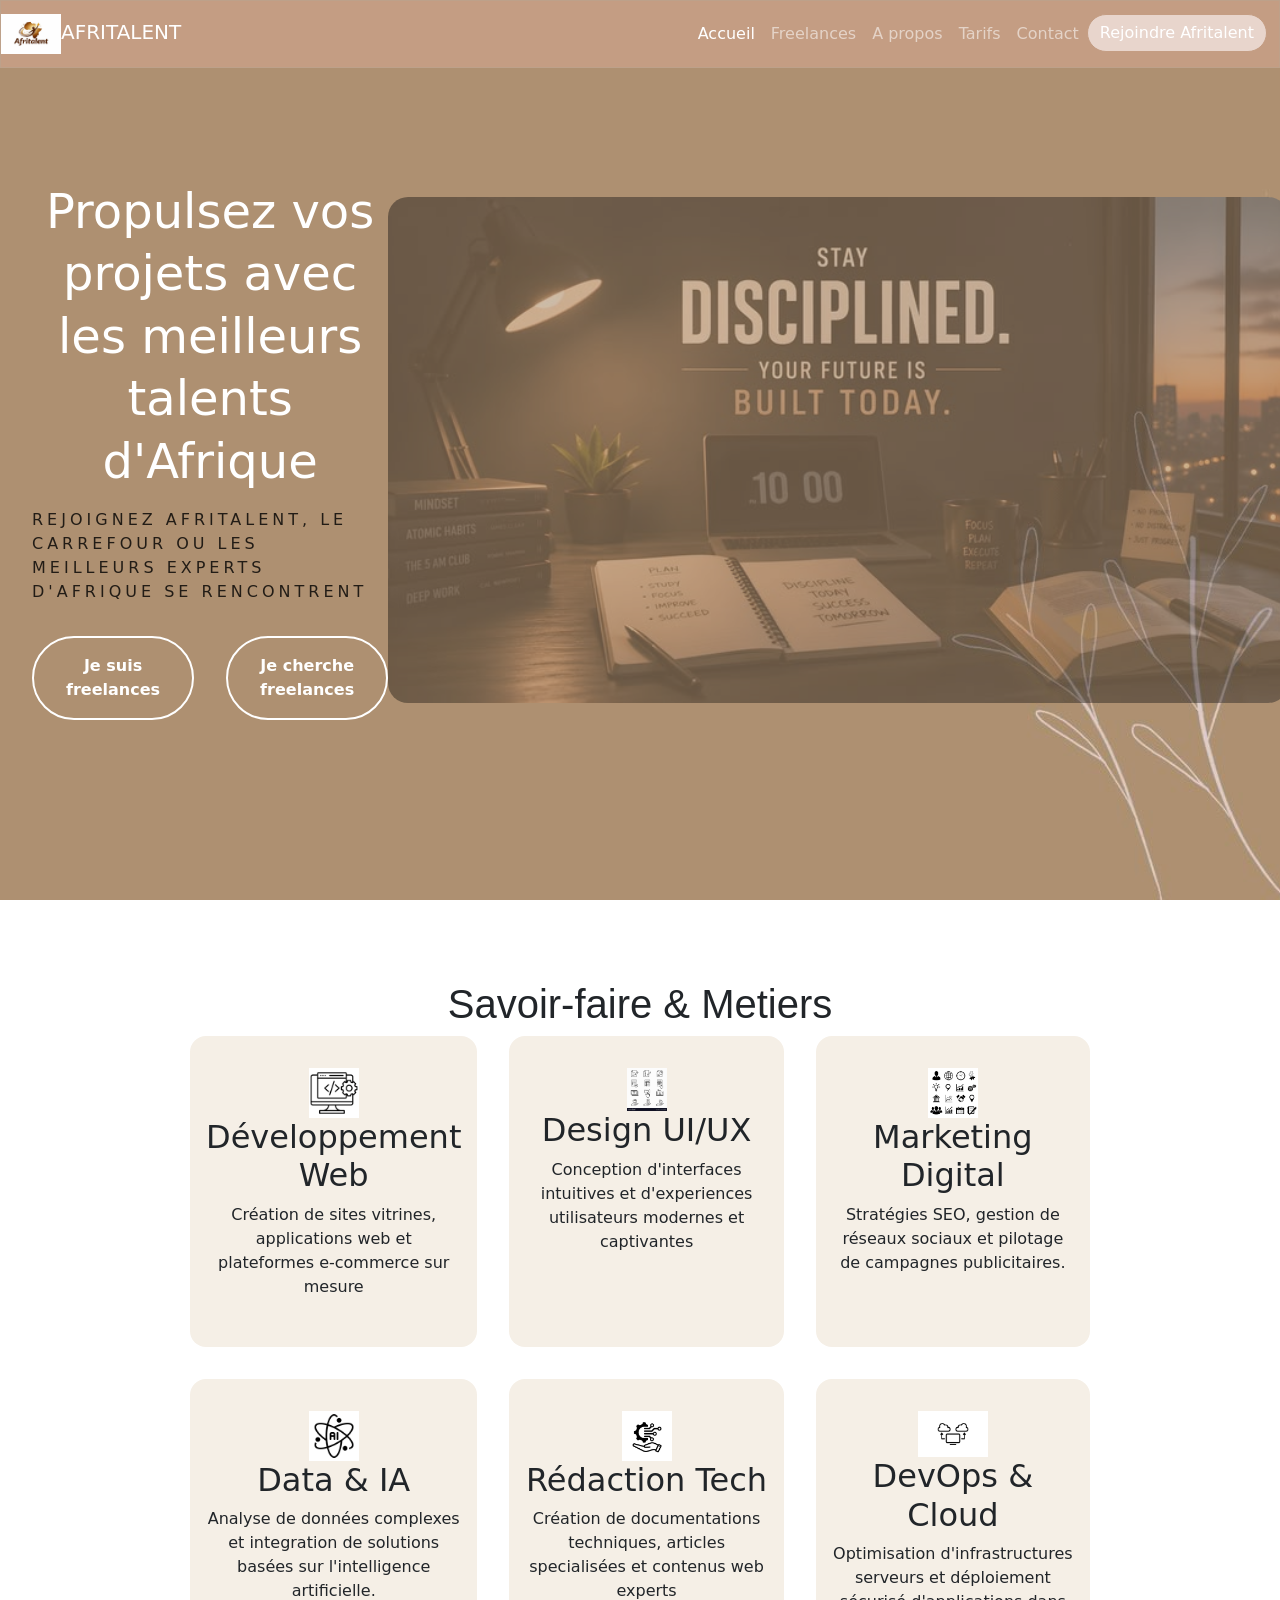
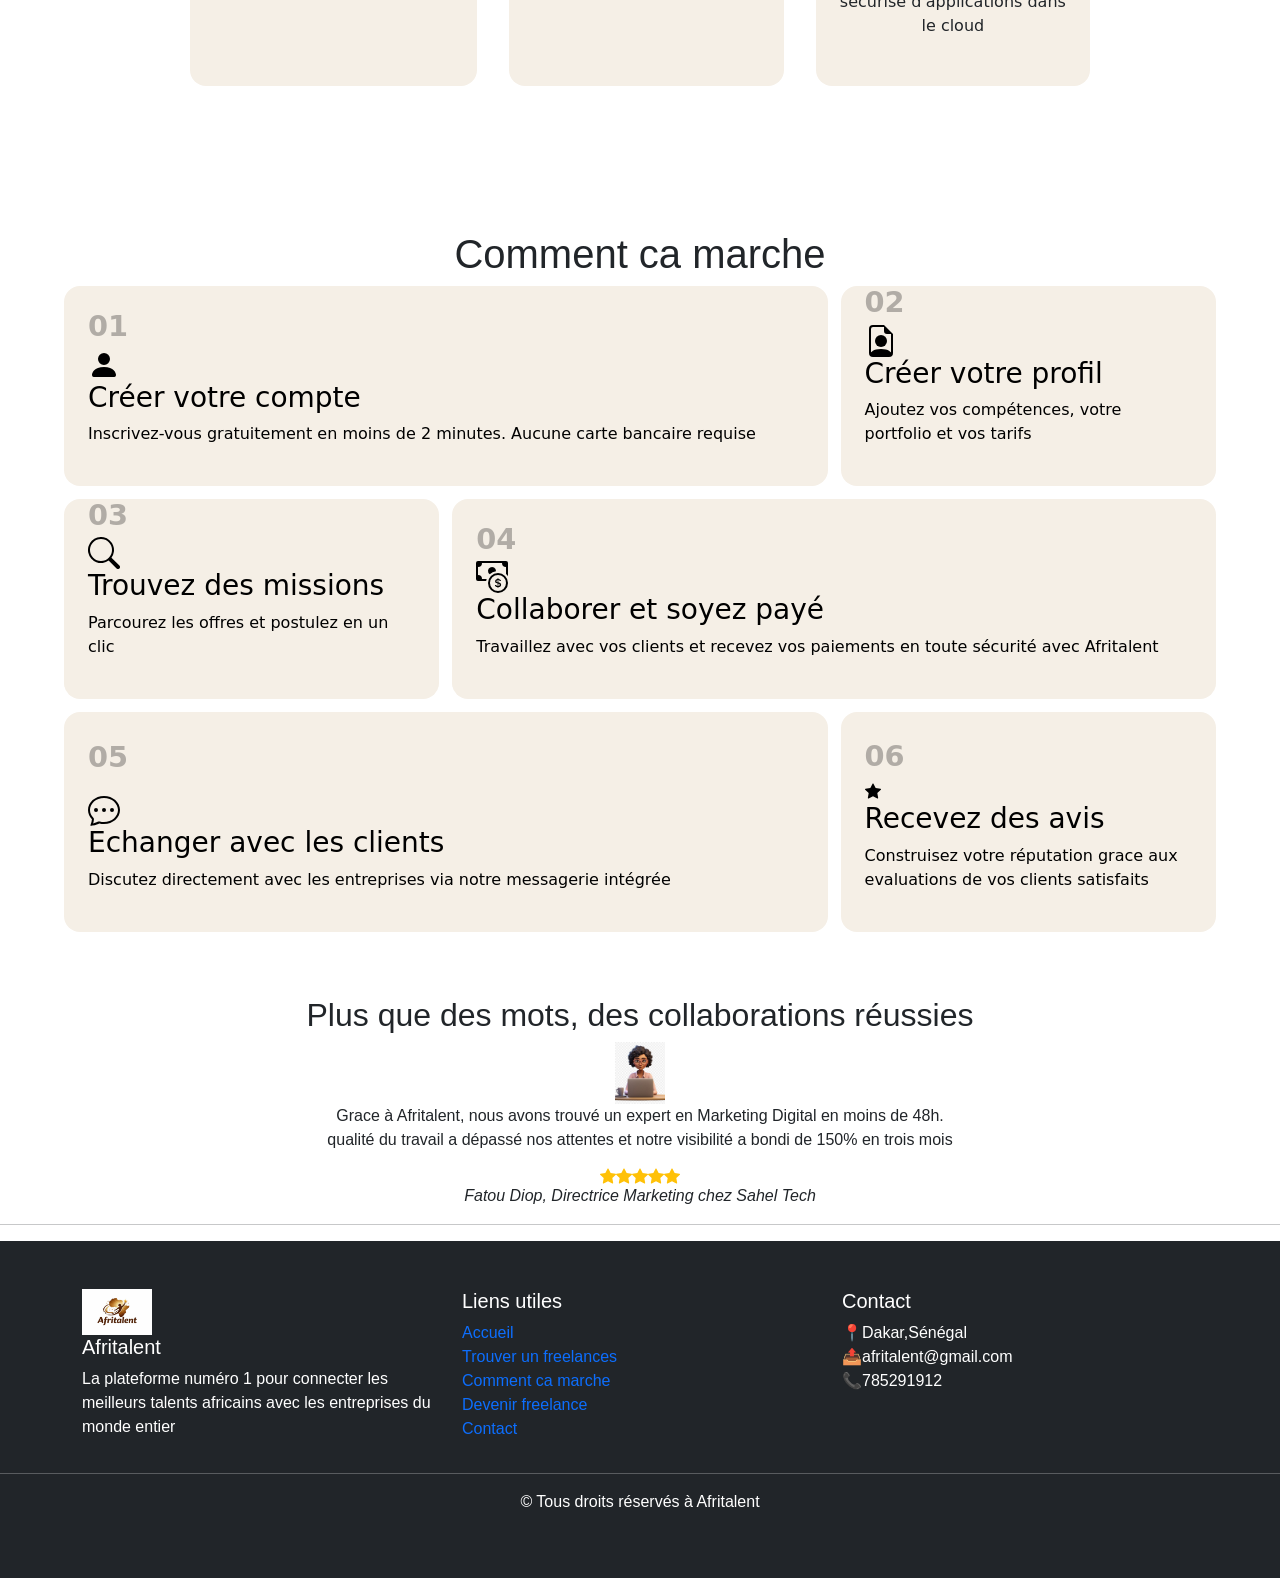
==== commit 8e837933: "commit 5" ====
--- a/index.html
+++ b/index.html
@@ -16,6 +16,16 @@
      <nav class="navbar navbar-expand-lg navbar-dark  fixed-top">
       <div class="container-fluid nav" >
         <a  class="navbar-brand " href="index.html"><img src="image/projet1.jpeg" alt="" width="60px">AFRITALENT</a>
+         <!-- ✅ Bouton hamburger -->
+    <button class="navbar-toggler" type="button"
+            data-bs-toggle="collapse"
+            data-bs-target="#menuNav"
+            aria-controls="menuNav"
+            aria-expanded="false"
+            aria-label="Toggle navigation">
+      <span class="navbar-toggler-icon"></span>
+    </button>
+     <div class="collapse navbar-collapse" id="menuNav">
           <ul  class="navbar-nav ms-auto" id="menu"> 
             <li class="nav-item"><a  class="nav-link active" href="index.html" >Accueil</a></li>
             <li class="nav-item"><a  class="nav-link" href="freelances.html">Freelances</a></li>
@@ -26,6 +36,7 @@
               <a  class="btn btn-dark text-white" href="contact.html">Rejoindre Afritalent</a>
             </li>
           </ul>
+          </div>
       </div>
      </nav>
   </header>
@@ -33,15 +44,11 @@
 
     <section id="hero" >
       <div class="hero-text">
-        <h1 class="subtitle">Propulsez vos projets avec les meilleurs talents d'Afrique </h1>
+        <h1>Propulsez vos projets avec les meilleurs talents d'Afrique </h1>
         <p class="subtitle">Rejoignez AfriTalent, le carrefour ou les meilleurs experts d'Afrique se rencontrent</p>
         <div class="boutons">
-          <div class="btn1">
-            <a href="contact.html" class="btn btn-dark" >Je suis freelances</a>
-          </div>
-          <div class="btn2">
-             <a href="freelances.html" class="btn btn-dark">Je cherche freelances</a>
-          </div>
+            <a href="contact.html" class="btn btn-dark btn1" >Je suis freelances</a>
+             <a href="freelances.html" class="btn btn-dark btn2">Je cherche freelances</a>
         </div>
       </div>
        <div class="image">
--- a/css/style.css
+++ b/css/style.css
@@ -1,10 +1,10 @@
 
 @import url('https://fonts.googleapis.com/css2?family=Cossette+Texte:wght@400;700&family=Edu+AU+VIC+WA+NT+Guides:wght@400..700&family=Finlandica+Headline:ital,wght@0,100..900;1,100..900&family=Montserrat:ital,wght@0,100..900;1,100..900&display=swap');
 
-.root{
+:root{
    --primary-color: #E8D5CC;
    --secondary-color: #D5CABC;
-   --background-color: ;
+   --background-color: #E8D5CC;
    --text-color: #f5efe6;
    --white: #fff;
    --space-small: 8px;
@@ -12,17 +12,24 @@
    --space-large: 32px;
 }
 
+html, body {
+  /* overflow-x: hidden;   ← empêche le scroll horizontal */
+  max-width: 100%;
+}
+
+
+
 .text-center{
   font-family: "Cossette", sans-serif;
   font-weight: 400;
   font-style: normal;
 }
 
-.text-center{
+/* .text-center{
   font-family: "Cossette", sans-serif;
   font-weight: 700;
   font-style: normal;
-}
+} */
  
 .py-5{
   font-family: "Cossette", sans-serif;
@@ -46,6 +53,7 @@
     border: 1px solid #BDA18A;
    
  }
+ 
  .btn{
     background-color: #E8D5CC;
     border-color: #C49D83;
@@ -80,8 +88,8 @@
  }
  #hero .hero-text h1{
   font-size: clamp(2rem, 4vw, 3rem);
-  color: black;
-  line-height: 2;
+  color: white;
+  line-height: 1.3;
   margin-bottom: 1rem;
  }
  #hero .hero-text h1 em{
@@ -100,7 +108,6 @@
   flex-direction: row;
   width: 100%;
  }
-
  .image img{
   width: 900px;
   opacity: 0.4;
@@ -227,3 +234,184 @@
   transform: translateY(-8px);
   box-shadow: 0 10px 20px #E8D5CC;
 }
+/* les autres cartes s'effacent */
+#tarifs  .col-lg-4:not(.premium) .card{
+  opacity: 0.7;
+  transform: scale(0.90);
+  filter: grayscale(20%);
+  transition: all 0.3s ease;
+}
+
+/* Au hover les autres redeviennent normales */
+#tarifs .col-lg-4:not(.premium) .card:hover{
+  opacity: 1;
+  transform: scale(1);
+  filter: grayscale(0%);
+}
+
+/* Carte premium dominante */
+.premium{
+  position: relative;
+  z-index: 2;
+}
+
+/* Badge recommandé */
+.premium::before {
+  content: '⭐ RECOMMANDÉ';
+  position: absolute;
+  top: 10px;
+  left: 50%;
+  transform: translateX(-50%);
+  background: #BDA18A;
+  color: white;
+  padding: 0.4rem 1.2rem;
+  border-radius: 50px;
+  font-size: 0.75rem;
+  font-weight: 700;
+  white-space: nowrap;
+  z-index: 3;
+}
+/* MEDIA 375px */
+ @media (max-width: 375px){
+  #hero{
+    flex-direction: column;
+    justify-content: center;
+     padding: 2rem 1rem;
+  }
+  #hero .hero-text{
+    width: 100%;
+  }
+  #hero .hero-text h1 {
+    letter-spacing: 0 !important;
+    text-transform: none !important;
+    font-size: 1.5rem !important;
+    line-height: 1.3 !important;
+  }
+
+  #hero .hero-text p {
+    letter-spacing: 0 !important;
+    text-transform: none !important;
+    font-size: 0.9rem !important;
+  }
+  .boutons{
+    flex-direction: column;
+    gap: 1rem;
+  }
+  .btn1,  .btn2{
+    width: 100%;
+    text-align: center;
+  }
+
+  /* grid */
+  #CCM{
+    padding: 2rem 1rem;
+  }
+  .bento-grid{
+    grid-template-columns: 1fr !important;
+    grid-template-rows: auto !important;
+    gap: 0.7rem;
+  }
+  .bento-card,
+  .bento-card:nth-child(1),
+ .bento-card:nth-child(4),
+ .bento-card:nth-child(5),
+ .bento-card:nth-child(2),
+  .bento-card:nth-child(3),
+  .bento-card:nth-child(6){
+    grid-column: span 1 !important;
+    min-height: 150px;
+  }
+
+  /* Categories */
+  #categories{
+    padding: 2rem 1rem;
+  }
+  .services{
+    grid-template-columns: 1fr !important;
+    gap: 1rem;
+  }
+  /* freelances */
+    #hero h1{
+      font-size: 1.4rem;
+      line-height: 1.3;
+    }
+    .d-flex.gap-2{
+      flex-wrap: wrap !important;
+      justify-content: center;
+      padding: 0 1rem;
+    }
+    .col-lg-4{
+      width: 100% !important;
+    }
+    .card{
+      width: 100% !important;
+    }
+ }
+
+  @media (max-width: 768px){
+  #hero{
+    flex-direction: column !important;
+    padding: 6rem 2rem 3rem !important;
+    text-align: center;
+  }
+  .image{
+    display: none !important;
+  }
+  #hero .hero-text{
+    width: 100% !important;
+  }
+  #hero .hero-text h1 {
+    font-size: 1.5rem !important;
+    line-height: 1.3 !important;
+    letter-spacing: 0 !important;       /* ← supprime espacement */
+    text-transform: none !important;    /* ← supprime majuscules */
+  }
+
+  #hero .hero-text p {
+    letter-spacing: 0 !important;
+    text-transform: none !important;
+    font-size: 0.9rem !important;
+  }
+
+  /* Boutons visibles */
+  .btn1, .btn2 {
+    color: white !important;
+    border-color: white !important;
+    background: rgba(255,255,255,0.1) !important;
+  }
+
+
+
+  /* grid numéro collés aux titres*/
+  #CCM h2{
+    padding: 0.5rem;
+    position: relative;
+    background: white;
+  }
+  .bento-grid{
+    grid-template-columns: repeat(2,1fr) !important;
+    grid-template-rows: auto !important;
+    gap: 0.7rem;
+  }
+  .bento-card,
+  .bento-card:nth-child(1),
+ .bento-card:nth-child(4),
+ .bento-card:nth-child(5),
+ .bento-card:nth-child(2),
+  .bento-card:nth-child(3),
+  .bento-card:nth-child(6){
+    grid-column: span 1 !important;
+    min-height: 160px;
+  }
+
+  /* Categories */
+  #categories{
+    padding: 2rem 1rem;
+  }
+  .services{
+    grid-template-columns: repeat(2,1fr) !important;
+    gap: 1rem;
+  }
+ }
+
+
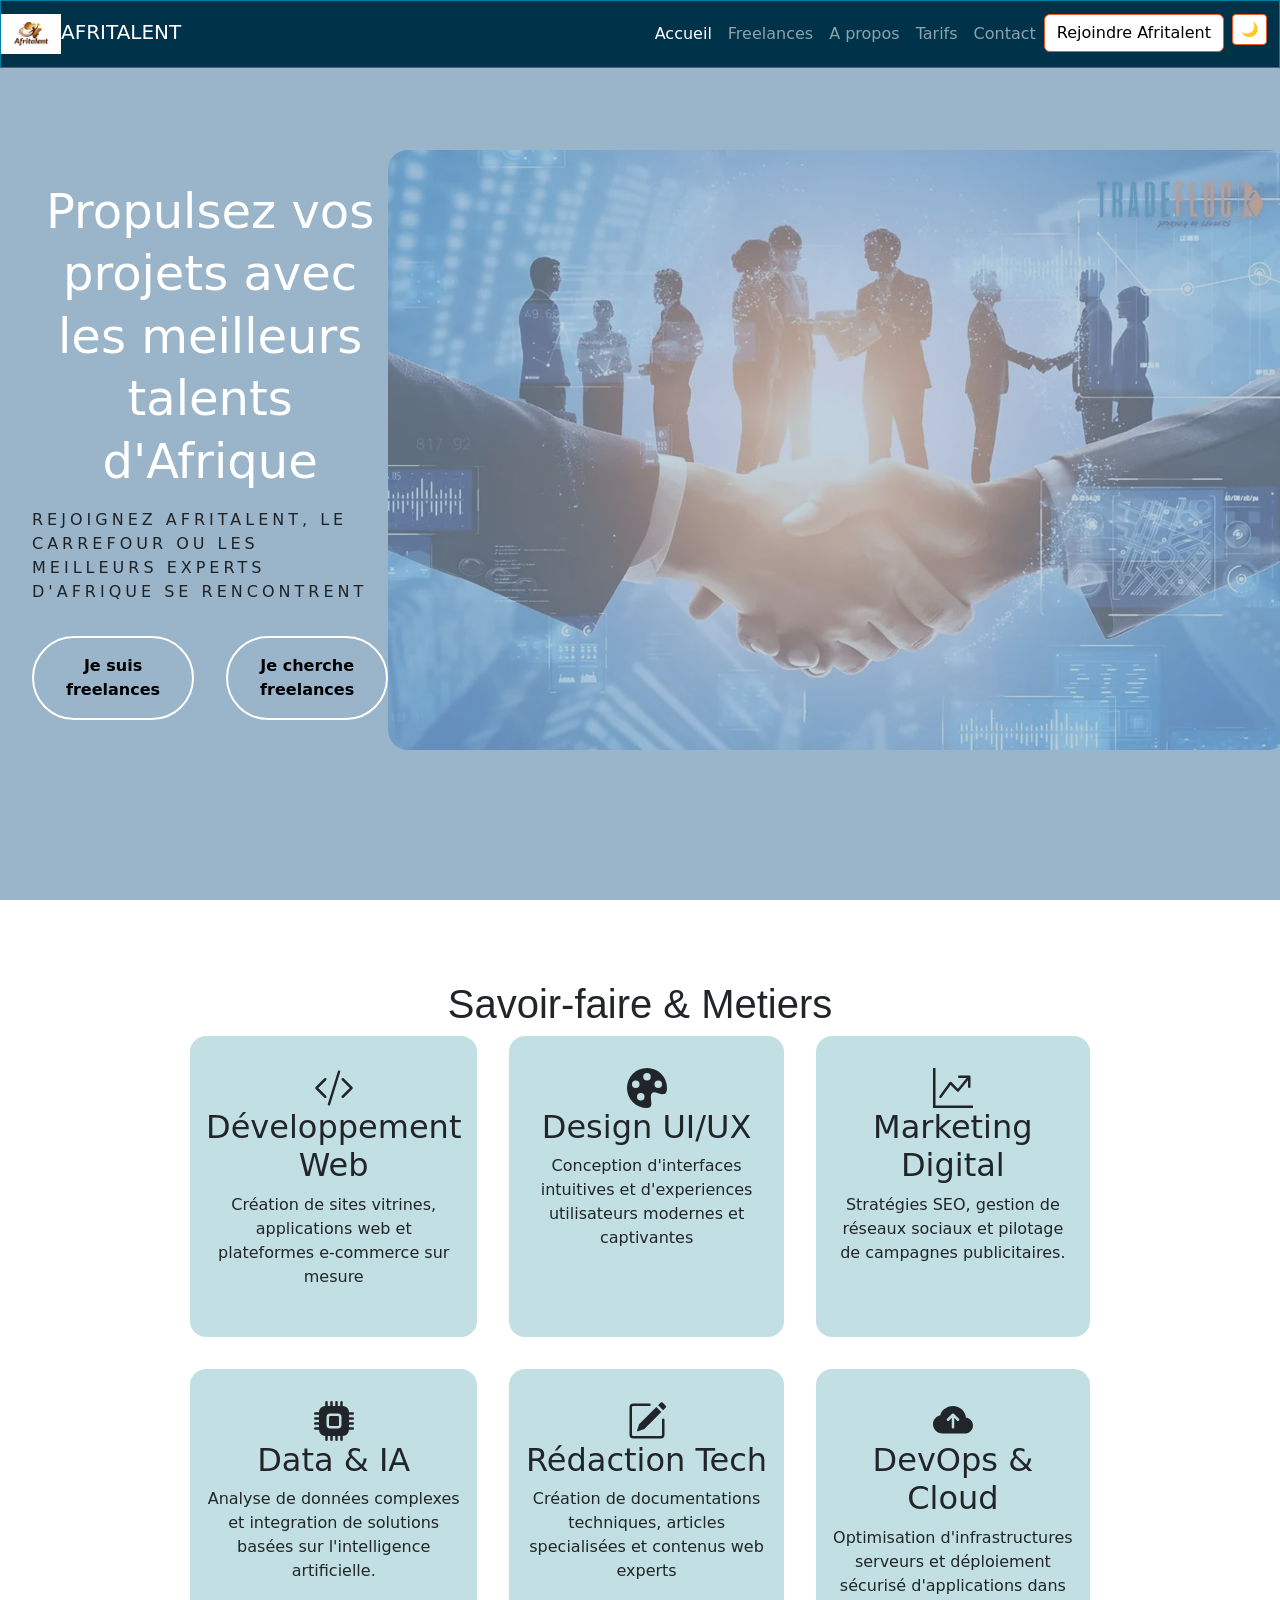
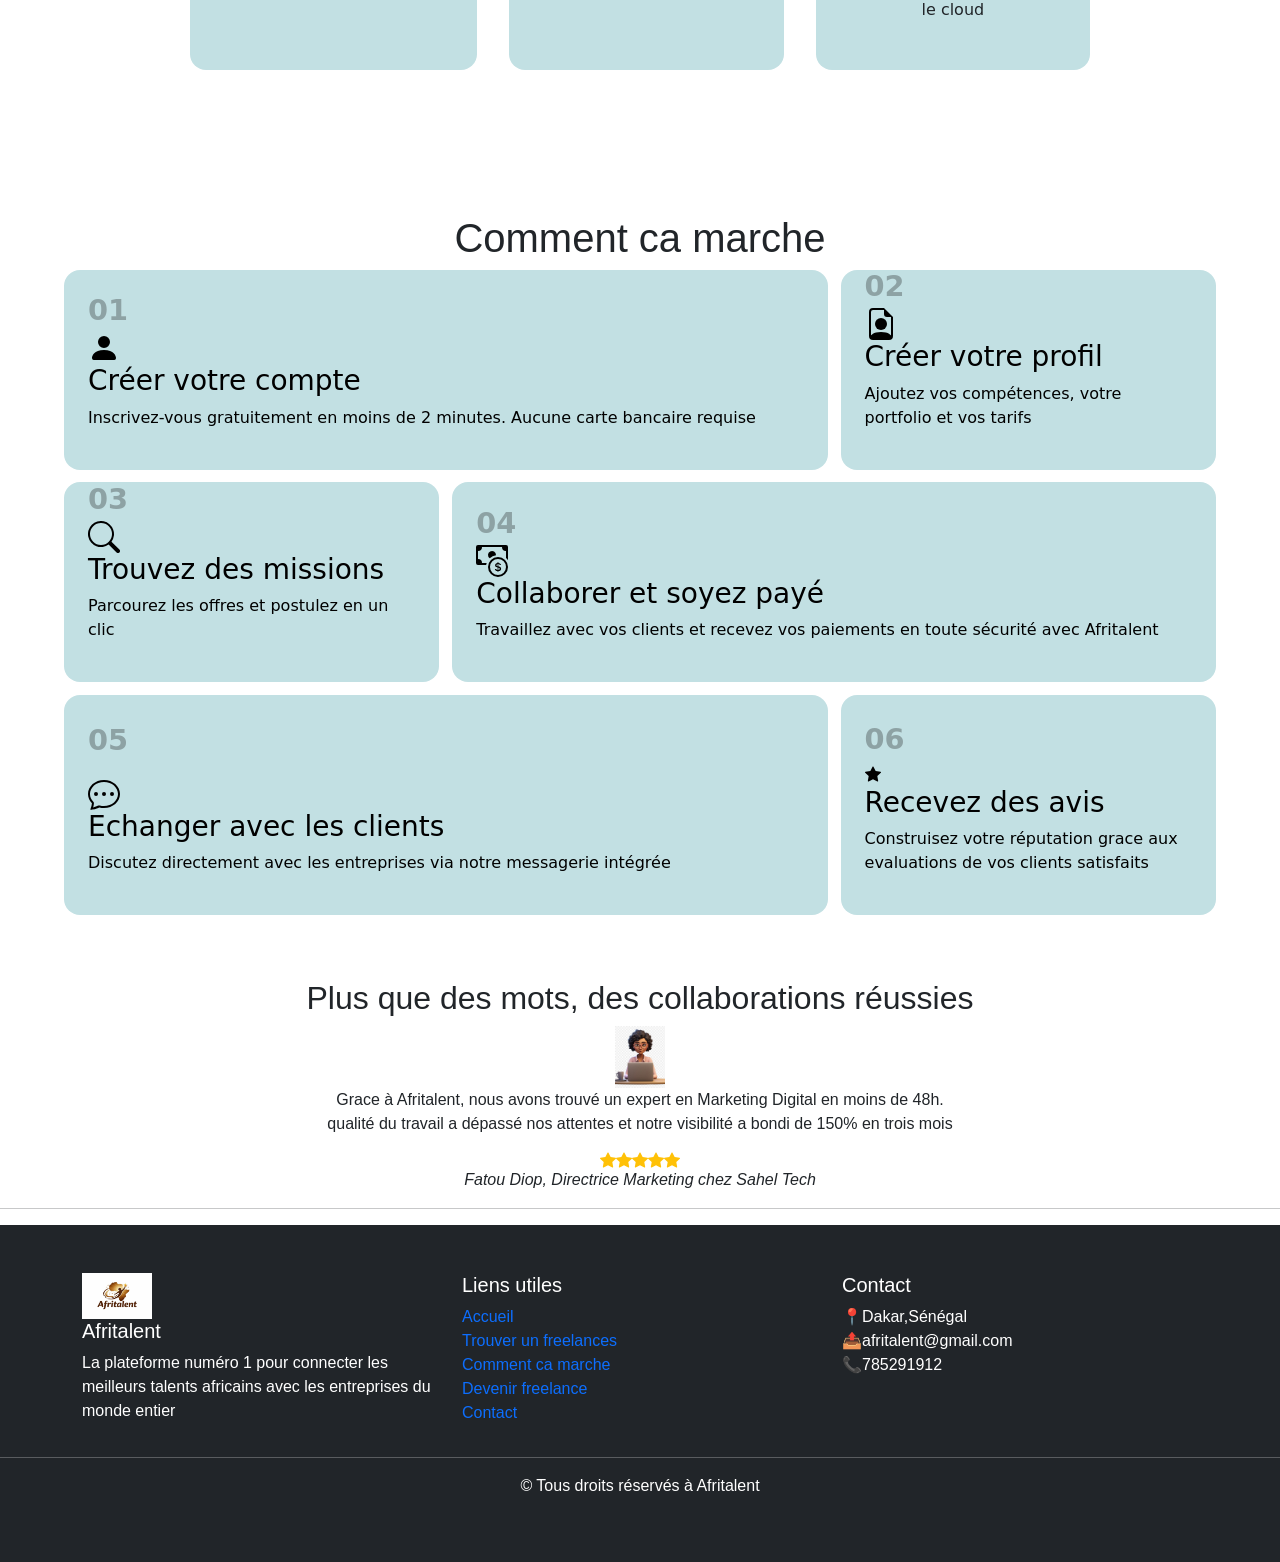
==== commit 23151850: "JS : dark mode avec localStorage, navbar dynamique au scroll" ====
--- a/index.html
+++ b/index.html
@@ -33,8 +33,14 @@
             <li class="nav-item"><a  class="nav-link" href="tarifs.html">Tarifs</a></li>
             <li class="nav-item"><a  class="nav-link" href="contact.html">Contact</a></li>
             <li class="nav-item">
-              <a  class="btn btn-dark text-white" href="contact.html">Rejoindre Afritalent</a>
+              <a  class="btn btn-dark" href="contact.html">Rejoindre Afritalent</a>
             </li>
+            <li class="nav-item">
+  <button id="btnDark" onclick="toggleDarkMode()" 
+          class="btn btn-outline-light btn-sm ms-2">
+    🌙
+  </button>
+</li>
           </ul>
           </div>
       </div>
@@ -60,37 +66,51 @@
       <h1 class="text-center">Savoir-faire & Metiers</h1>
       <div class="services">
         <div class="carte">
-            <img src="image/13.jpg" alt="" width="50px">
+            <svg xmlns="http://www.w3.org/2000/svg" width="40" height="40" fill="currentColor" class="bi bi-code-slash" viewBox="0 0 16 16">
+  <path d="M10.478 1.647a.5.5 0 1 0-.956-.294l-4 13a.5.5 0 0 0 .956.294zM4.854 4.146a.5.5 0 0 1 0 .708L1.707 8l3.147 3.146a.5.5 0 0 1-.708.708l-3.5-3.5a.5.5 0 0 1 0-.708l3.5-3.5a.5.5 0 0 1 .708 0m6.292 0a.5.5 0 0 0 0 .708L14.293 8l-3.147 3.146a.5.5 0 0 0 .708.708l3.5-3.5a.5.5 0 0 0 0-.708l-3.5-3.5a.5.5 0 0 0-.708 0"/>
+</svg>
            <h2>Développement Web</h2>
              <p>Création de sites vitrines, applications web et plateformes e-commerce sur mesure</p>
         </div>
 
           <div class="carte">
-              <img src="image/14.jpg" alt="" width="40px">
+             <svg xmlns="http://www.w3.org/2000/svg" width="40" height="40" fill="currentColor" class="bi bi-palette-fill" viewBox="0 0 16 16">
+  <path d="M12.433 10.07C14.133 10.585 16 11.15 16 8a8 8 0 1 0-8 8c1.996 0 1.826-1.504 1.649-3.08-.124-1.101-.252-2.237.351-2.92.465-.527 1.42-.237 2.433.07M8 5a1.5 1.5 0 1 1 0-3 1.5 1.5 0 0 1 0 3m4.5 3a1.5 1.5 0 1 1 0-3 1.5 1.5 0 0 1 0 3M5 6.5a1.5 1.5 0 1 1-3 0 1.5 1.5 0 0 1 3 0m.5 6.5a1.5 1.5 0 1 1 0-3 1.5 1.5 0 0 1 0 3"/>
+</svg>
            <h2>Design UI/UX</h2>
             <p>Conception d'interfaces intuitives et d'experiences utilisateurs modernes et captivantes</p>
          </div>
 
            <div class="carte">
-               <img src="image/15.jpg" alt="" width="50px">
+              <svg xmlns="http://www.w3.org/2000/svg" width="40" height="40" fill="currentColor" class="bi bi-graph-up-arrow" viewBox="0 0 16 16">
+  <path fill-rule="evenodd" d="M0 0h1v15h15v1H0zm10 3.5a.5.5 0 0 1 .5-.5h4a.5.5 0 0 1 .5.5v4a.5.5 0 0 1-1 0V4.9l-3.613 4.417a.5.5 0 0 1-.74.037L7.06 6.767l-3.656 5.027a.5.5 0 0 1-.808-.588l4-5.5a.5.5 0 0 1 .758-.06l2.609 2.61L13.445 4H10.5a.5.5 0 0 1-.5-.5"/>
+</svg>
               <h2>Marketing Digital</h2>
               <p>Stratégies SEO, gestion de réseaux sociaux et pilotage de campagnes publicitaires.</p>
             </div>
 
         <div class="carte">
-               <img src="image/16.jpg" alt="" width="50px">
+              <svg xmlns="http://www.w3.org/2000/svg" width="40" height="40" fill="currentColor" class="bi bi-cpu-fill" viewBox="0 0 16 16">
+  <path d="M6.5 6a.5.5 0 0 0-.5.5v3a.5.5 0 0 0 .5.5h3a.5.5 0 0 0 .5-.5v-3a.5.5 0 0 0-.5-.5z"/>
+  <path d="M5.5.5a.5.5 0 0 0-1 0V2A2.5 2.5 0 0 0 2 4.5H.5a.5.5 0 0 0 0 1H2v1H.5a.5.5 0 0 0 0 1H2v1H.5a.5.5 0 0 0 0 1H2v1H.5a.5.5 0 0 0 0 1H2A2.5 2.5 0 0 0 4.5 14v1.5a.5.5 0 0 0 1 0V14h1v1.5a.5.5 0 0 0 1 0V14h1v1.5a.5.5 0 0 0 1 0V14h1v1.5a.5.5 0 0 0 1 0V14a2.5 2.5 0 0 0 2.5-2.5h1.5a.5.5 0 0 0 0-1H14v-1h1.5a.5.5 0 0 0 0-1H14v-1h1.5a.5.5 0 0 0 0-1H14v-1h1.5a.5.5 0 0 0 0-1H14A2.5 2.5 0 0 0 11.5 2V.5a.5.5 0 0 0-1 0V2h-1V.5a.5.5 0 0 0-1 0V2h-1V.5a.5.5 0 0 0-1 0V2h-1zm1 4.5h3A1.5 1.5 0 0 1 11 6.5v3A1.5 1.5 0 0 1 9.5 11h-3A1.5 1.5 0 0 1 5 9.5v-3A1.5 1.5 0 0 1 6.5 5"/>
+</svg>
           <h2>Data & IA</h2>
           <p>Analyse de données complexes et integration de solutions basées sur l'intelligence artificielle.</p>
         </div>
 
         <div class="carte">
-               <img src="image/17.jpg" alt="" width="50px">
+              <svg xmlns="http://www.w3.org/2000/svg" width="40" height="40" fill="currentColor" class="bi bi-pencil-square" viewBox="0 0 16 16">
+  <path d="M15.502 1.94a.5.5 0 0 1 0 .706L14.459 3.69l-2-2L13.502.646a.5.5 0 0 1 .707 0l1.293 1.293zm-1.75 2.456-2-2L4.939 9.21a.5.5 0 0 0-.121.196l-.805 2.414a.25.25 0 0 0 .316.316l2.414-.805a.5.5 0 0 0 .196-.12l6.813-6.814z"/>
+  <path fill-rule="evenodd" d="M1 13.5A1.5 1.5 0 0 0 2.5 15h11a1.5 1.5 0 0 0 1.5-1.5v-6a.5.5 0 0 0-1 0v6a.5.5 0 0 1-.5.5h-11a.5.5 0 0 1-.5-.5v-11a.5.5 0 0 1 .5-.5H9a.5.5 0 0 0 0-1H2.5A1.5 1.5 0 0 0 1 2.5z"/>
+</svg>
           <h2>Rédaction Tech</h2>
           <p>Création de documentations techniques, articles specialisées et contenus web experts</p>
         </div>
 
         <div class="carte">
-              <img src="image/18.jpg" alt="" width="70px">
+             <svg xmlns="http://www.w3.org/2000/svg" width="60" height="40" fill="currentColor" class="bi bi-cloud-arrow-up-fill" viewBox="0 0 16 16">
+  <path d="M8 2a5.53 5.53 0 0 0-3.594 1.342c-.766.66-1.321 1.52-1.464 2.383C1.266 6.095 0 7.555 0 9.318 0 11.366 1.708 13 3.781 13h8.906C14.502 13 16 11.57 16 9.773c0-1.636-1.242-2.969-2.834-3.194C12.923 3.999 10.69 2 8 2m2.354 5.146a.5.5 0 0 1-.708.708L8.5 6.707V10.5a.5.5 0 0 1-1 0V6.707L6.354 7.854a.5.5 0 1 1-.708-.708l2-2a.5.5 0 0 1 .708 0z"/>
+</svg>
           <h2>DevOps & Cloud</h2>
           <p>Optimisation d'infrastructures serveurs et déploiement sécurisé d'applications dans le cloud</p>
         </div>
@@ -176,7 +196,7 @@
         </div>
           
     </section>
-
+    
    <section id="Temoignages">
      <h2 class="text-center">Plus que des mots, des collaborations réussies</h2>
       <div id="carouselExampleRide" class="carousel slide" data-bs-ride="true">
@@ -300,6 +320,7 @@
 src="https://cdn.jsdelivr.net/npm/bootstrap@5.3.0/dist/js/bootstrap.bundle.min.js"
 ></script> 
 <!-- Votre script JavaScript --> 
+ <button id="btnTop" onclick="scrollToTop()">↑</button>
 <script src="js/main.js"></script>
 </body>
 </html>
--- a/css/style.css
+++ b/css/style.css
@@ -38,31 +38,31 @@
 }
 
 body{
-    background-color: white;
+    
     margin: 0;
     padding: 0;
  }
 
  nav{
     display: flex;
-    background-color: #C49D83;
+    background-color: #00334A;
     top: 0;
     margin-top: 0;
     padding: 15px 20px;
     backdrop-filter: blur(15px);
-    border: 1px solid #BDA18A;
+    border: 1px solid #007FA9;
    
  }
  
  .btn{
-    background-color: #E8D5CC;
-    border-color: #C49D83;
-     border-radius: 50px;
+    background-color: white;
+    color: black;
+    border: 1px solid rgb(239, 91, 37);
     transition: all 0.3s ease;
  }
  .btn:hover{
-   background:#D5CABC;
-  color: #E8D5CC;
+   background:#9DB5C0;
+  color: white;
   transform: translateY(-3px);
  }
  #hero{
@@ -124,7 +124,7 @@
   transition: all 0.3s ease;
  }
  .btn1:hover{
-  background: #D5CABC;
+  background: #007FA9;
   color: white;
   transform: translateY(-3px);
  }
@@ -160,37 +160,39 @@
   grid-template-rows: 200px 200px 220px;
   gap: 0.8rem;
   padding: 0 1rem;
+  
  }
  .bento-card{
   border-radius: 1rem;
   padding: 1.5rem;
   display: flex;
   color: white;
-  background: #D5CABC;
+  background: #C2E0E3;
   min-height: 200px;
   flex-direction: column;
   justify-content: flex-end;
+   border-color: white;
   align-items: flex-start;
    transition: transform 0.3s ease,
               box-shadow 0.1s ease;
  }
  .bento-card:hover{
   transform: translateY(-8px);
-  box-shadow: 0 10px 20px #E8D5CC;
+  box-shadow: 0 10px 20px #E0FCFC;
 }
  
  .bento-card:nth-child(1),
  .bento-card:nth-child(4),
  .bento-card:nth-child(5){
   grid-column: span 2;
-  background: #f5efe6;
+  background: #C2E0E3;
   color: black;
  }
  .bento-card:nth-child(2),
   .bento-card:nth-child(3),
   .bento-card:nth-child(6){
   grid-column: span 1;
-  background: #f5efe6;
+  background: #C2E0E3;
   color: black;
  }
  .numéro{
@@ -212,8 +214,7 @@
   margin: auto;
 }
 .carte{
-  background: #f5efe6;
-  
+  background: #C2E0E3;
   border-radius: 1rem;
   padding: 2rem 1rem;
   text-align: center;
@@ -224,7 +225,7 @@
 .carte:hover{
   transform: scale(1.05);
   transition: 0.3s ease;
-  box-shadow: 0 10px 20px #E8D5CC;
+  box-shadow: 0 10px 20px #E0FCFC;
 }
 .card{
    transition: transform 0.3s ease,
@@ -232,7 +233,10 @@
 }
 .card:hover{
   transform: translateY(-8px);
-  box-shadow: 0 10px 20px #E8D5CC;
+  box-shadow: 0 10px 20px #E0FCFC;
+}
+.h-100{
+  border:  1px solid rgb(239, 91, 37);
 }
 /* les autres cartes s'effacent */
 #tarifs  .col-lg-4:not(.premium) .card{
@@ -241,7 +245,21 @@
   filter: grayscale(20%);
   transition: all 0.3s ease;
 }
-
+/* CONTACT */
+#Formulaire {
+  padding: 5rem 3rem;
+}
+.contact-container {
+  display: grid;
+  grid-template-columns: 1fr 2fr;  /* ← infos + formulaire */
+  gap: 4rem;
+  
+  max-width: 1000px;
+  margin: 0 auto;
+  border-radius: 1.5rem;
+  padding: 3rem;
+  box-shadow: 0 20px 60px rgba(0,0,0,0.08);
+}
 /* Au hover les autres redeviennent normales */
 #tarifs .col-lg-4:not(.premium) .card:hover{
   opacity: 1;
@@ -262,7 +280,7 @@
   top: 10px;
   left: 50%;
   transform: translateX(-50%);
-  background: #BDA18A;
+  background: #00334A;
   color: white;
   padding: 0.4rem 1.2rem;
   border-radius: 50px;
@@ -415,3 +433,97 @@
  }
 
 
+/* BOUTON DARK/LIGHT MODE */
+body.dark-mode{
+  background-color: rgb(24, 24, 24) !important;
+  color: #e0e0e0 !important;
+} 
+body.dark-mode nav{
+  background-color: rgb(70, 67, 67)!important;
+  border-color: white !important;
+} 
+
+body.dark-mode #categories {
+  background-color: rgb(24, 24, 24) !important;
+   border-color: white !important;
+}
+body.dark-mode .carte{
+  background-color: #C2E0E3;
+  border: 1px solid #e0e0e0 !important;
+  color: #000 !important;
+}
+body.dark-mode #CCM{
+  background-color: rgb(24, 24, 24) !important;
+   border-color: white !important;
+
+}
+body.dark-mode .bento-card{
+  background-color: #C2E0E3;
+  border: 1px solid #e0e0e0 !important;
+  color: #000 !important;
+}
+body.dark-mode #Temoignages{
+  background-color: rgb(24, 24, 24) !important;
+  border-color: white !important;
+}
+body.dark-mode #Formulaire{
+  background-color: rgb(24, 24, 24) !important;
+  color: white !important;
+}
+body.dark-mode .h-100{
+ background-color: #C2E0E3;
+}
+
+body.dark-mode footer{
+  background-color: rgb(24, 24, 24) !important;
+}
+body.dark-mode .numéro{
+  color: white !important;
+  opacity: 0.4 !important;
+}
+body.dark-mode #cards.card{
+  color: black !important;
+}
+
+body.dark-mode .card,
+body.dark-mode .card-body,
+body.dark-mode .card h5,
+body.dark-mode .card p,
+body.dark-mode .card-title,
+body.dark-mode .card-text,
+body.dark-mode .h-100{
+ color: black !important;
+}
+
+/* navbar au scroll */
+.navbar{
+  transition: all 0.3s ease !important;
+}
+.navbar-scrolled{
+  background-color: #5C6C73;
+  box-shadow: 0 4px 20px white !important;
+  /* padding: 0.3rem 1rem !important; effet shrink  */
+}
+#btnTop{
+  display: none;
+  position: fixed;
+  bottom: 2rem;
+  right: 2rem;
+  width: 45px;
+  height: 45px;
+  border-radius: 60%;
+  background: #007FA9;
+  color: white;
+  border: none;
+  font-size: 1.2rem;
+  cursor: pointer;
+  align-items: center;
+  justify-content: center;
+  box-shadow: 0 4px 15px #E8D5CC;
+  transition: all 0.3s ease;
+  z-index: 999;
+}
+#btnTop:hover{
+  background:  rgb(240, 117, 72);
+  transform: translateY(-3px);
+}
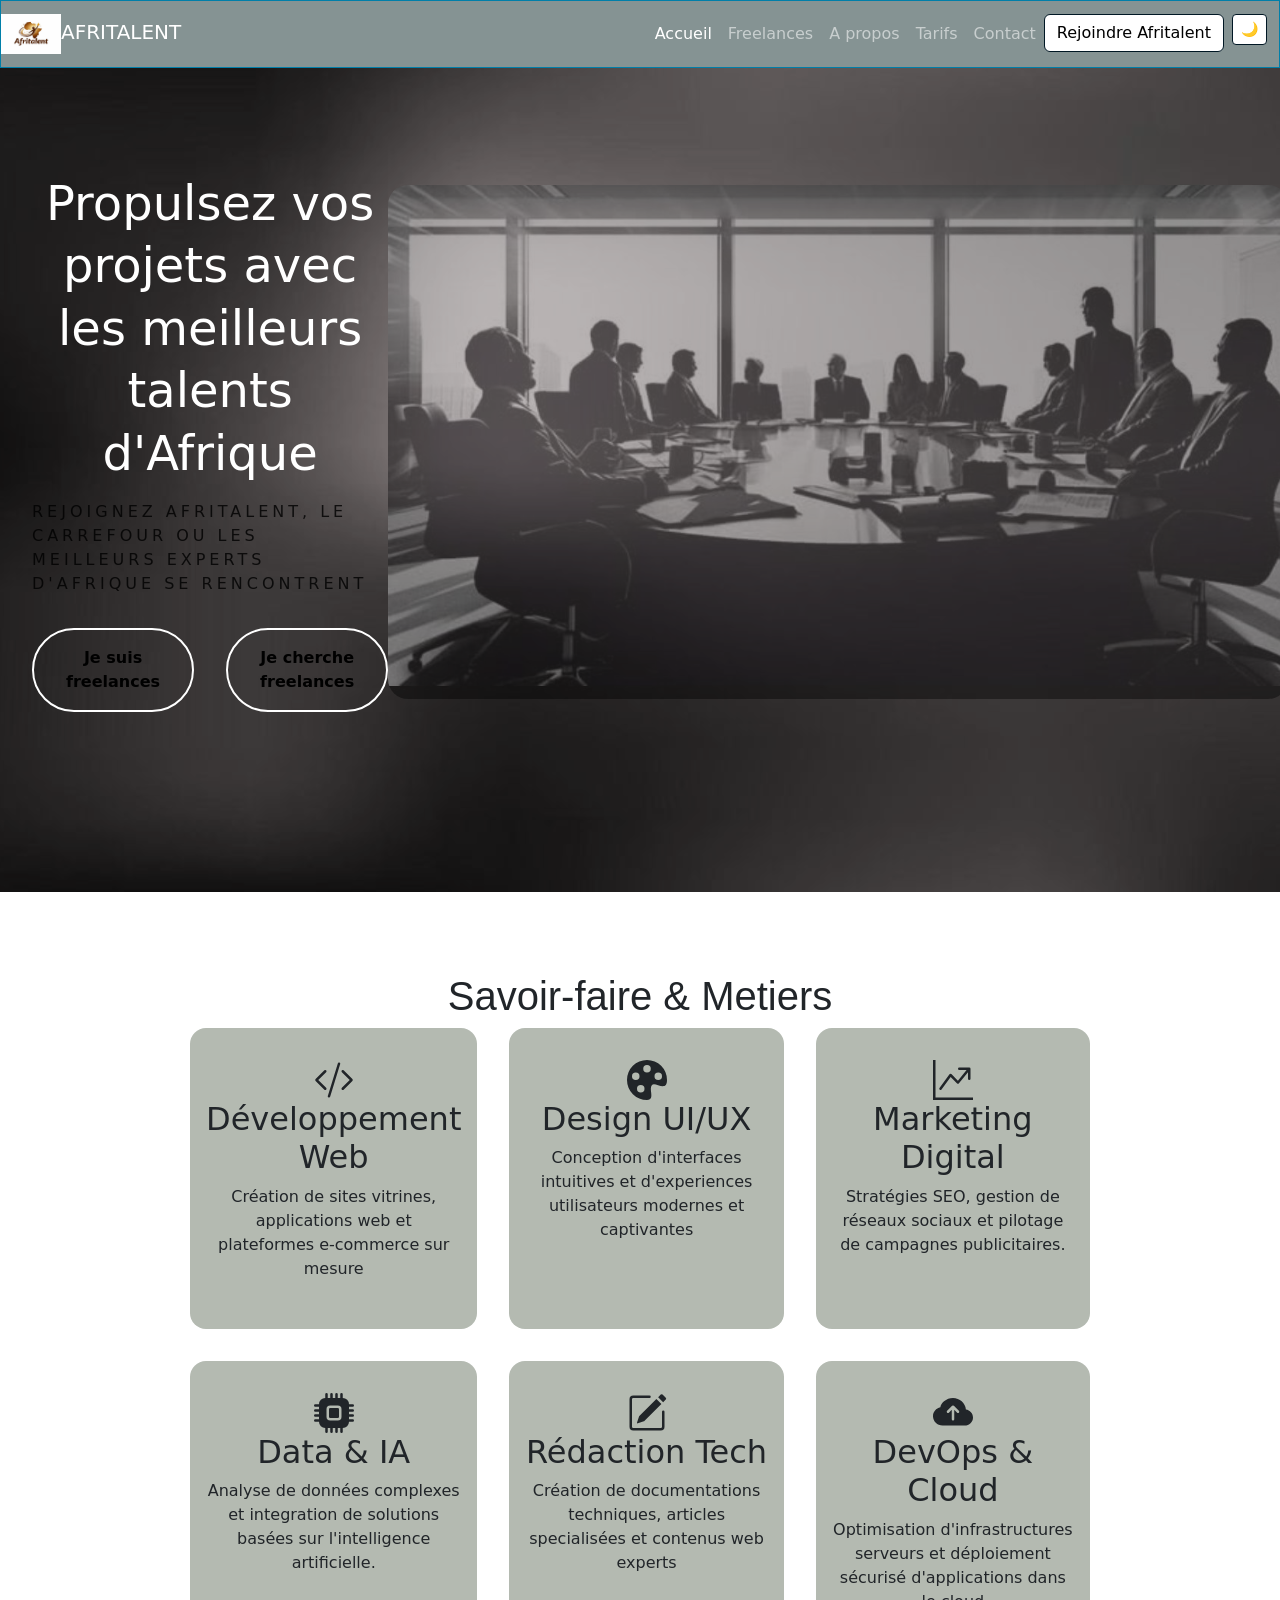
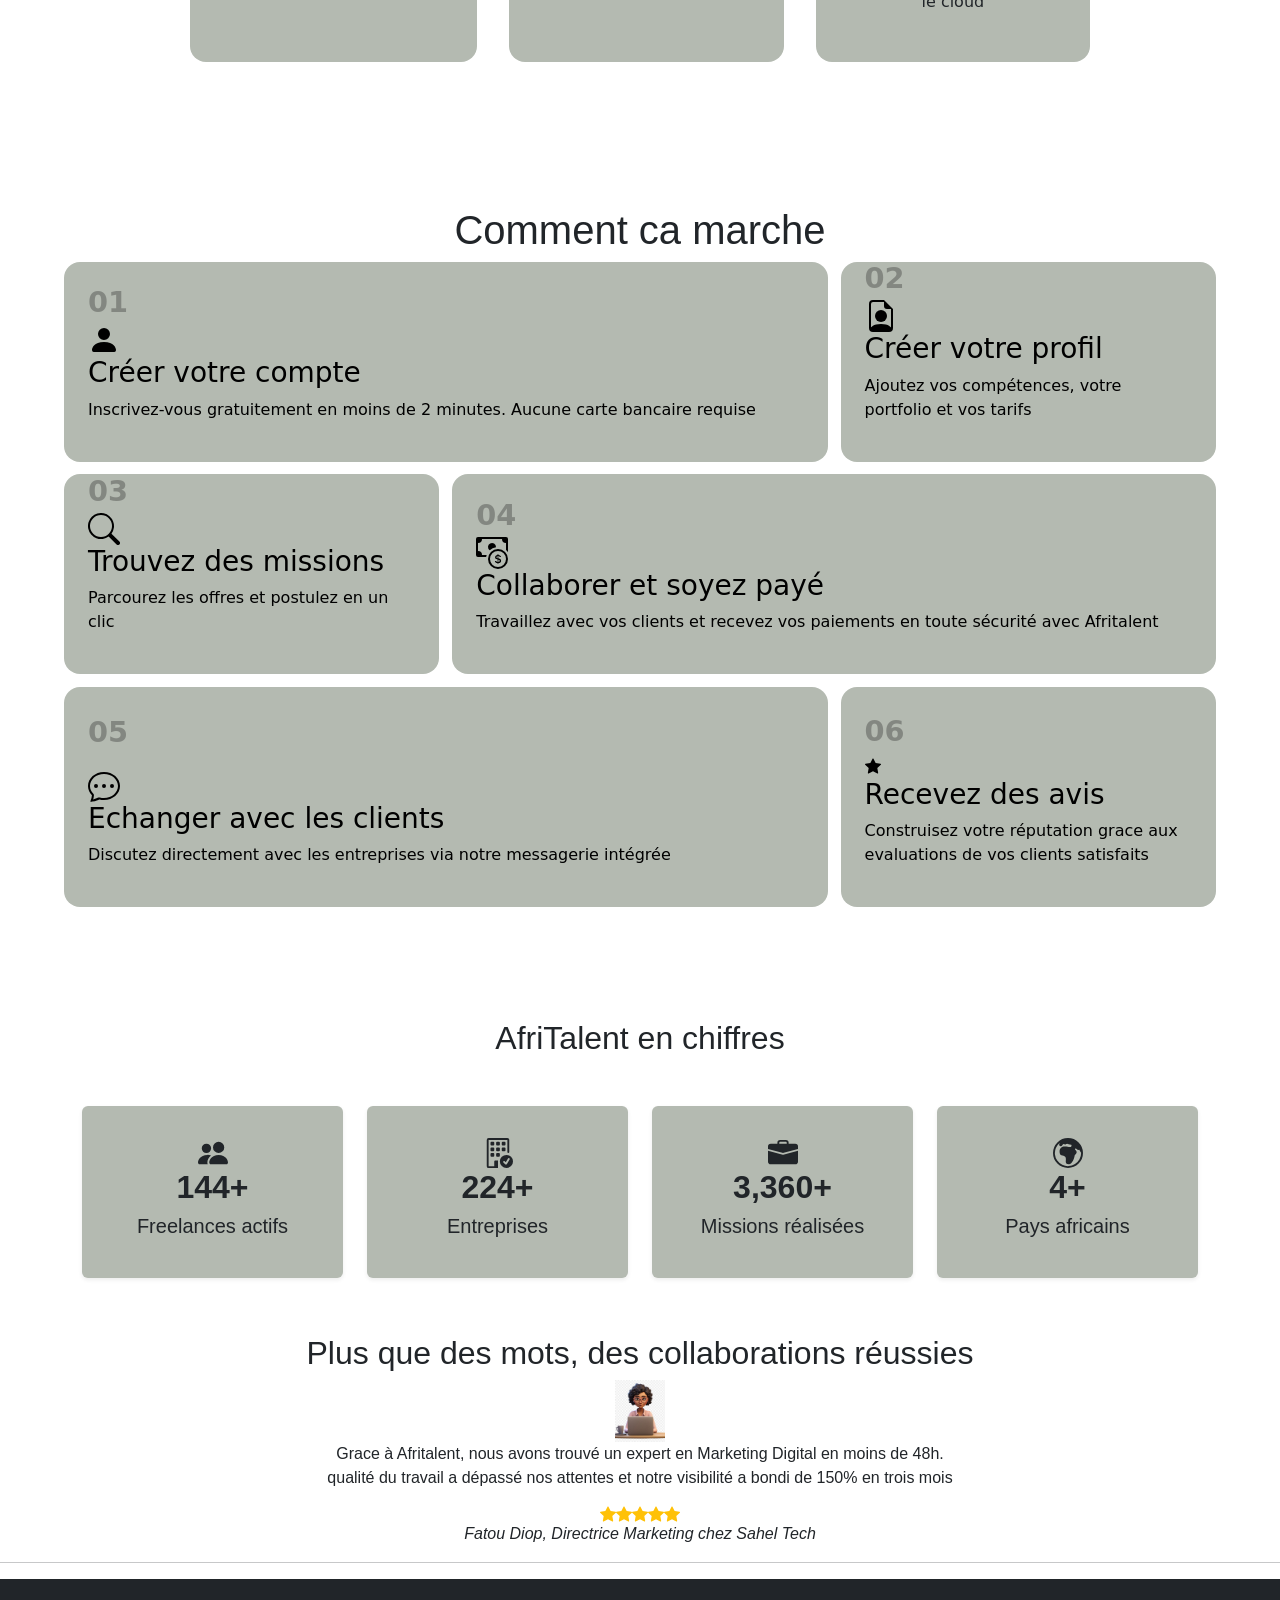
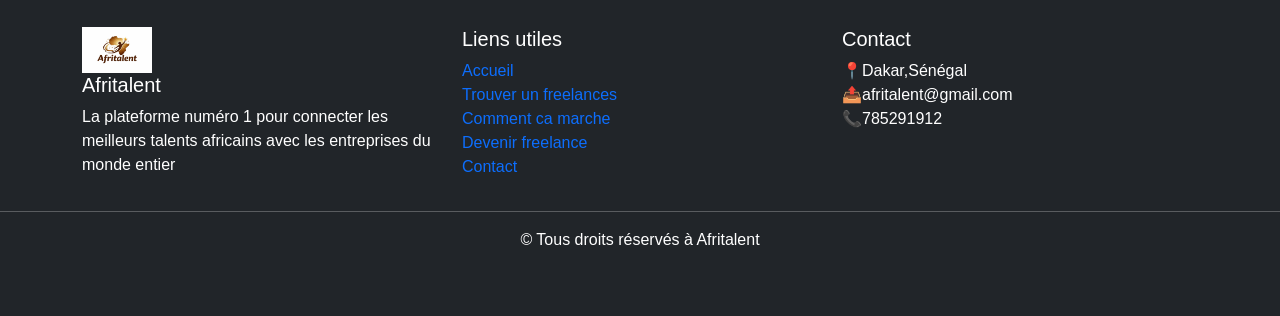
==== commit 91fdc267: "JS : compteurs animés au scroll et animations fade-in des sections" ====
--- a/index.html
+++ b/index.html
@@ -48,7 +48,7 @@
   </header>
   <main>
 
-    <section id="hero" >
+    <section id="hero" class="fade-section" >
       <div class="hero-text">
         <h1>Propulsez vos projets avec les meilleurs talents d'Afrique </h1>
         <p class="subtitle">Rejoignez AfriTalent, le carrefour ou les meilleurs experts d'Afrique se rencontrent</p>
@@ -62,7 +62,7 @@
       </div>
     </section>
 
-    <section id="categories">
+    <section id="categories"  class="fade-section">
       <h1 class="text-center">Savoir-faire & Metiers</h1>
       <div class="services">
         <div class="carte">
@@ -117,7 +117,7 @@
       </div>
     </section>
 
-    <section id="CCM">
+    <section id="CCM"  class="fade-section">
         <h1 class="text-center">Comment ca marche</h1>
         <div class="bento-grid">
           <div class="bento-card" >
@@ -143,7 +143,7 @@
            <p>Ajoutez vos compétences, votre portfolio et vos tarifs</p>
           </div>
         
-          <div class="bento-card" >
+          <div class="bento-card"  class="fade-section">
             <span class="numéro">03</span>
             <div class="justify-content-center">
               <svg xmlns="http://www.w3.org/2000/svg" width="32" height="32" fill="currentColor" class="bi bi-search" viewBox="0 0 16 16">
@@ -197,6 +197,74 @@
           
     </section>
     
+    <section id="stats" class="py-5 fade-section">
+  <div class="container">
+    <h2 class="text-center mb-5">AfriTalent en chiffres</h2>
+
+    <div class="row g-4">
+
+      <div class="col-12 col-md-6 col-lg-3">
+        <div class="card text-center h-100 border-0 shadow-sm p-3">
+          <div class="card-body">
+            <svg xmlns="http://www.w3.org/2000/svg" width="30" height="30" fill="currentColor" class="bi bi-people-fill" viewBox="0 0 16 16">
+  <path d="M7 14s-1 0-1-1 1-4 5-4 5 3 5 4-1 1-1 1zm4-6a3 3 0 1 0 0-6 3 3 0 0 0 0 6m-5.784 6A2.24 2.24 0 0 1 5 13c0-1.355.68-2.75 1.936-3.72A6.3 6.3 0 0 0 5 9c-4 0-5 3-5 4s1 1 1 1zM4.5 8a2.5 2.5 0 1 0 0-5 2.5 2.5 0 0 0 0 5"/>
+</svg>
+            <h2 class="fw-bold">
+              <span class="stat-nombre" data-target="500">0</span>+
+            </h2>
+            <h5>Freelances actifs</h5>
+          </div>
+        </div>
+      </div>
+
+      <div class="col-12 col-md-6 col-lg-3">
+        <div class="card text-center h-100 border-0 shadow-sm p-3">
+          <div class="card-body">
+            <svg xmlns="http://www.w3.org/2000/svg" width="30" height="30" fill="currentColor" class="bi bi-building-check" viewBox="0 0 16 16">
+  <path d="M12.5 16a3.5 3.5 0 1 0 0-7 3.5 3.5 0 0 0 0 7m1.679-4.493-1.335 2.226a.75.75 0 0 1-1.174.144l-.774-.773a.5.5 0 0 1 .708-.708l.547.548 1.17-1.951a.5.5 0 1 1 .858.514"/>
+  <path d="M2 1a1 1 0 0 1 1-1h10a1 1 0 0 1 1 1v6.5a.5.5 0 0 1-1 0V1H3v14h3v-2.5a.5.5 0 0 1 .5-.5H8v4H3a1 1 0 0 1-1-1z"/>
+  <path d="M4.5 2a.5.5 0 0 0-.5.5v1a.5.5 0 0 0 .5.5h1a.5.5 0 0 0 .5-.5v-1a.5.5 0 0 0-.5-.5zm3 0a.5.5 0 0 0-.5.5v1a.5.5 0 0 0 .5.5h1a.5.5 0 0 0 .5-.5v-1a.5.5 0 0 0-.5-.5zm3 0a.5.5 0 0 0-.5.5v1a.5.5 0 0 0 .5.5h1a.5.5 0 0 0 .5-.5v-1a.5.5 0 0 0-.5-.5zm-6 3a.5.5 0 0 0-.5.5v1a.5.5 0 0 0 .5.5h1a.5.5 0 0 0 .5-.5v-1a.5.5 0 0 0-.5-.5zm3 0a.5.5 0 0 0-.5.5v1a.5.5 0 0 0 .5.5h1a.5.5 0 0 0 .5-.5v-1a.5.5 0 0 0-.5-.5zm3 0a.5.5 0 0 0-.5.5v1a.5.5 0 0 0 .5.5h1a.5.5 0 0 0 .5-.5v-1a.5.5 0 0 0-.5-.5zm-6 3a.5.5 0 0 0-.5.5v1a.5.5 0 0 0 .5.5h1a.5.5 0 0 0 .5-.5v-1a.5.5 0 0 0-.5-.5zm3 0a.5.5 0 0 0-.5.5v1a.5.5 0 0 0 .5.5h1a.5.5 0 0 0 .5-.5v-1a.5.5 0 0 0-.5-.5z"/>
+</svg>
+            <h2 class="fw-bold">
+              <span class="stat-nombre" data-target="800">0</span>+
+            </h2>
+            <h5>Entreprises</h5>
+          </div>
+        </div>
+      </div>
+
+      <div class="col-12 col-md-6 col-lg-3">
+        <div class="card text-center h-100 border-0 shadow-sm p-3">
+          <div class="card-body">
+            <svg xmlns="http://www.w3.org/2000/svg" width="30" height="30" fill="currentColor" class="bi bi-briefcase-fill" viewBox="0 0 16 16">
+  <path d="M6.5 1A1.5 1.5 0 0 0 5 2.5V3H1.5A1.5 1.5 0 0 0 0 4.5v1.384l7.614 2.03a1.5 1.5 0 0 0 .772 0L16 5.884V4.5A1.5 1.5 0 0 0 14.5 3H11v-.5A1.5 1.5 0 0 0 9.5 1zm0 1h3a.5.5 0 0 1 .5.5V3H6v-.5a.5.5 0 0 1 .5-.5"/>
+  <path d="M0 12.5A1.5 1.5 0 0 0 1.5 14h13a1.5 1.5 0 0 0 1.5-1.5V6.85L8.129 8.947a.5.5 0 0 1-.258 0L0 6.85z"/>
+</svg>
+            <h2 class="fw-bold">
+              <span class="stat-nombre" data-target="12000">0</span>+
+            </h2>
+            <h5>Missions réalisées</h5>
+          </div>
+        </div>
+      </div>
+
+      <div class="col-12 col-md-6 col-lg-3">
+        <div class="card text-center h-100 border-0 shadow-sm p-3">
+          <div class="card-body">
+            <svg xmlns="http://www.w3.org/2000/svg" width="30" height="30" fill="currentColor" class="bi bi-globe-europe-africa" viewBox="0 0 16 16">
+  <path d="M8 0a8 8 0 1 0 0 16A8 8 0 0 0 8 0M3.668 2.501l-.288.646a.847.847 0 0 0 1.479.815l.245-.368a.81.81 0 0 1 1.034-.275.81.81 0 0 0 .724 0l.261-.13a1 1 0 0 1 .775-.05l.984.34q.118.04.243.054c.784.093.855.377.694.801-.155.41-.616.617-1.035.487l-.01-.003C8.274 4.663 7.748 4.5 6 4.5 4.8 4.5 3.5 5.62 3.5 7c0 1.96.826 2.166 1.696 2.382.46.115.935.233 1.304.618.449.467.393 1.181.339 1.877C6.755 12.96 6.674 14 8.5 14c1.75 0 3-3.5 3-4.5 0-.262.208-.468.444-.7.396-.392.87-.86.556-1.8-.097-.291-.396-.568-.641-.756-.174-.133-.207-.396-.052-.551a.33.33 0 0 1 .42-.042l1.085.724c.11.072.255.058.348-.035.15-.15.415-.083.489.117.16.43.445 1.05.849 1.357L15 8A7 7 0 1 1 3.668 2.501"/>
+</svg>
+            <h2 class="fw-bold">
+              <span class="stat-nombre" data-target="15">0</span>+
+            </h2>
+            <h5>Pays africains</h5>
+          </div>
+        </div>
+      </div>
+
+    </div>
+  </div>
+</section>
    <section id="Temoignages">
      <h2 class="text-center">Plus que des mots, des collaborations réussies</h2>
       <div id="carouselExampleRide" class="carousel slide" data-bs-ride="true">
--- a/css/style.css
+++ b/css/style.css
@@ -45,7 +45,7 @@
 
  nav{
     display: flex;
-    background-color: #00334A;
+    background-color: #859393;
     top: 0;
     margin-top: 0;
     padding: 15px 20px;
@@ -57,7 +57,7 @@
  .btn{
     background-color: white;
     color: black;
-    border: 1px solid rgb(239, 91, 37);
+    border: 1px solid #001724;
     transition: all 0.3s ease;
  }
  .btn:hover{
@@ -167,7 +167,7 @@
   padding: 1.5rem;
   display: flex;
   color: white;
-  background: #C2E0E3;
+  background: #B4BAB1;
   min-height: 200px;
   flex-direction: column;
   justify-content: flex-end;
@@ -178,21 +178,21 @@
  }
  .bento-card:hover{
   transform: translateY(-8px);
-  box-shadow: 0 10px 20px #E0FCFC;
+  box-shadow: 0 10px 20px #CED0C3;
 }
  
  .bento-card:nth-child(1),
  .bento-card:nth-child(4),
  .bento-card:nth-child(5){
   grid-column: span 2;
-  background: #C2E0E3;
+  background: #B4BAB1;
   color: black;
  }
  .bento-card:nth-child(2),
   .bento-card:nth-child(3),
   .bento-card:nth-child(6){
   grid-column: span 1;
-  background: #C2E0E3;
+  background: #B4BAB1;
   color: black;
  }
  .numéro{
@@ -214,7 +214,7 @@
   margin: auto;
 }
 .carte{
-  background: #C2E0E3;
+  background: #B4BAB1;
   border-radius: 1rem;
   padding: 2rem 1rem;
   text-align: center;
@@ -225,19 +225,18 @@
 .carte:hover{
   transform: scale(1.05);
   transition: 0.3s ease;
-  box-shadow: 0 10px 20px #E0FCFC;
+  box-shadow: 0 10px 20px #CED0C3 !important;
 }
 .card{
+  background: #B4BAB1;
    transition: transform 0.3s ease,
-              box-shadow 0.3s ease;
+              box-shadow 0.3s ease !important;
 }
 .card:hover{
   transform: translateY(-8px);
-  box-shadow: 0 10px 20px #E0FCFC;
-}
-.h-100{
-  border:  1px solid rgb(239, 91, 37);
-}
+  box-shadow: 0 10px 20px #CED0C3 !important;
+}
+
 /* les autres cartes s'effacent */
 #tarifs  .col-lg-4:not(.premium) .card{
   opacity: 0.7;
@@ -448,9 +447,9 @@
    border-color: white !important;
 }
 body.dark-mode .carte{
-  background-color: #C2E0E3;
+  background-color: #859393;
   border: 1px solid #e0e0e0 !important;
-  color: #000 !important;
+  color: white !important;
 }
 body.dark-mode #CCM{
   background-color: rgb(24, 24, 24) !important;
@@ -458,9 +457,9 @@
 
 }
 body.dark-mode .bento-card{
-  background-color: #C2E0E3;
+  background-color: #859393;
   border: 1px solid #e0e0e0 !important;
-  color: #000 !important;
+  color: white !important;
 }
 body.dark-mode #Temoignages{
   background-color: rgb(24, 24, 24) !important;
@@ -470,8 +469,11 @@
   background-color: rgb(24, 24, 24) !important;
   color: white !important;
 }
+body.dark-mode #chiffres {
+  background-color: rgb(24, 24, 24) !important;
+}
 body.dark-mode .h-100{
- background-color: #C2E0E3;
+ background-color: #859393;
 }
 
 body.dark-mode footer{
@@ -492,7 +494,7 @@
 body.dark-mode .card-title,
 body.dark-mode .card-text,
 body.dark-mode .h-100{
- color: black !important;
+ color: white !important;
 }
 
 /* navbar au scroll */
@@ -500,7 +502,7 @@
   transition: all 0.3s ease !important;
 }
 .navbar-scrolled{
-  background-color: #5C6C73;
+  background-color: #495457;
   box-shadow: 0 4px 20px white !important;
   /* padding: 0.3rem 1rem !important; effet shrink  */
 }
@@ -512,7 +514,7 @@
   width: 45px;
   height: 45px;
   border-radius: 60%;
-  background: #007FA9;
+  background: #495457;
   color: white;
   border: none;
   font-size: 1.2rem;
@@ -524,6 +526,17 @@
   z-index: 999;
 }
 #btnTop:hover{
-  background:  rgb(240, 117, 72);
+  background: #007FA9;
   transform: translateY(-3px);
 }
+
+.js-loaded .fade-section{
+  opacity: 0;
+  transform: translateY(0);
+  transition: opacity 0.6s ease, transform 0.6s ease;
+}
+.js-loaded .fade-section.visible{
+  opacity: 1;
+  transform: translateY(-8px);
+}
+
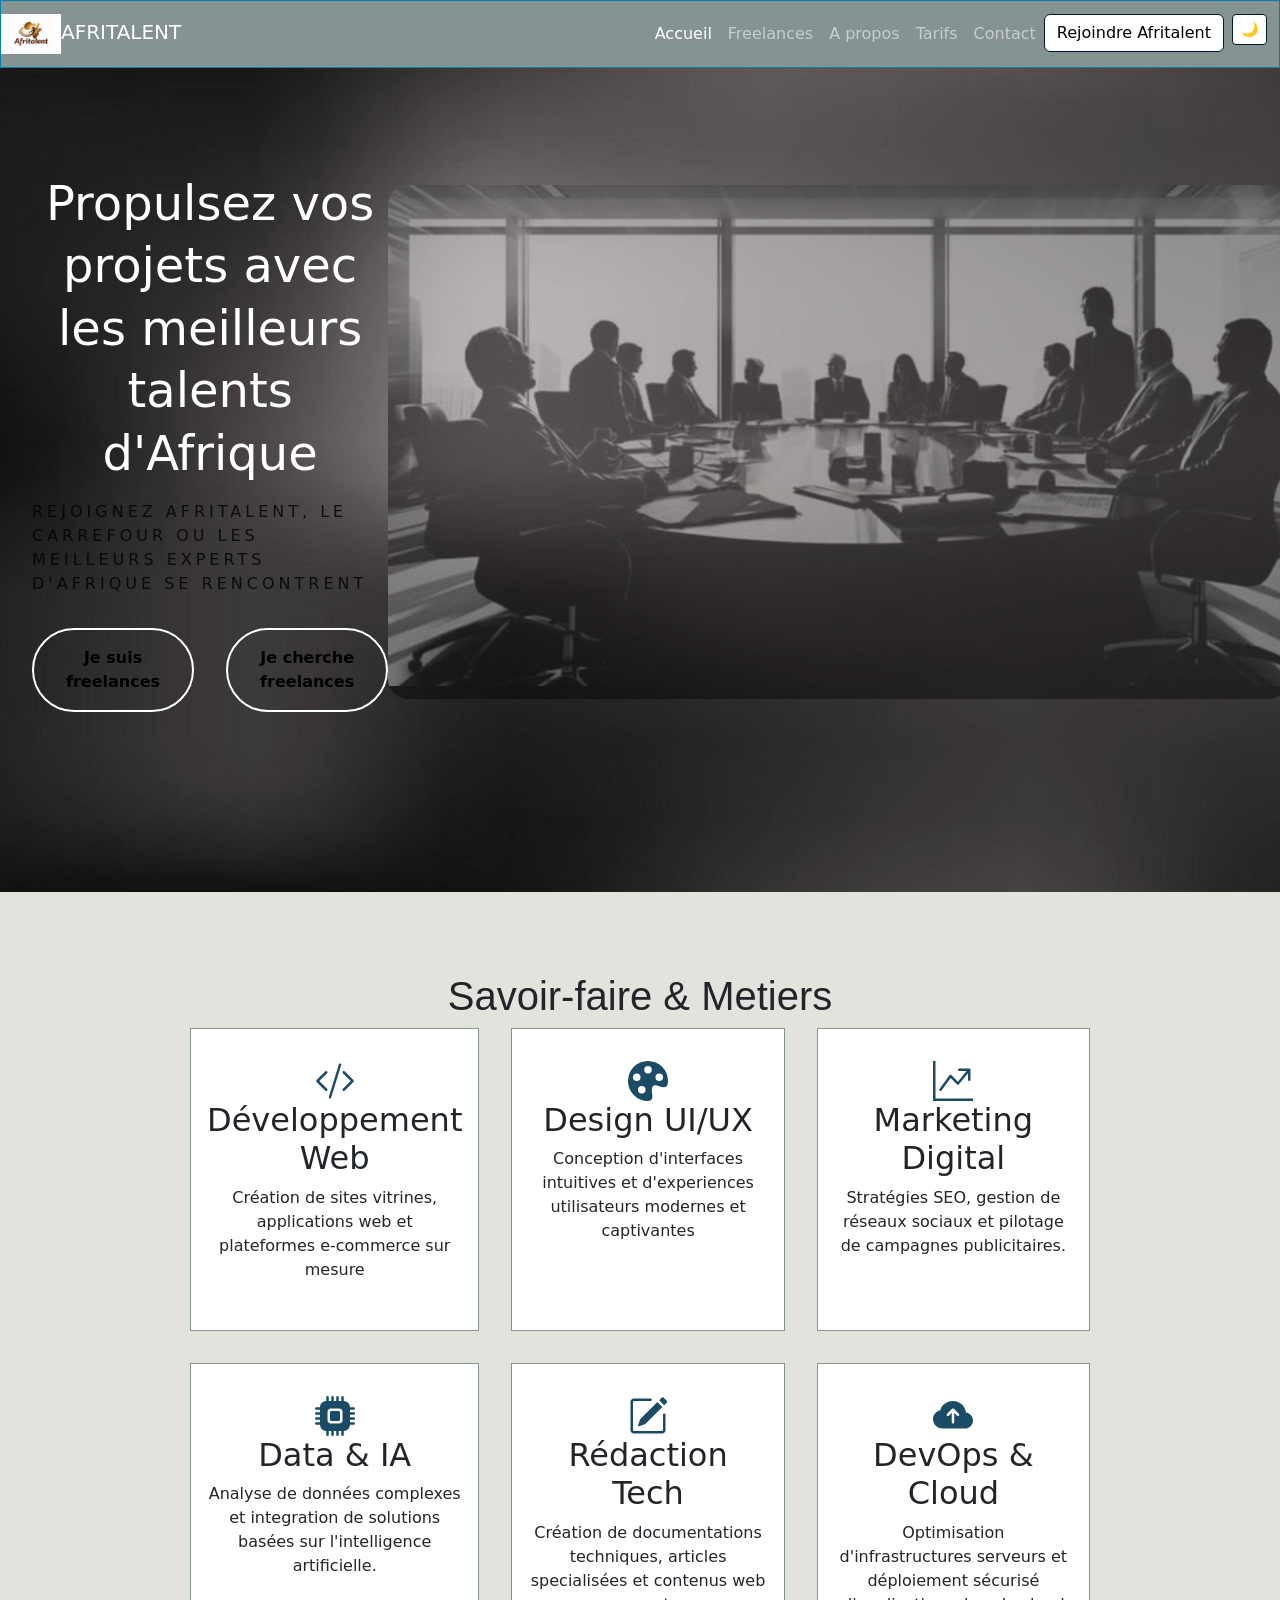
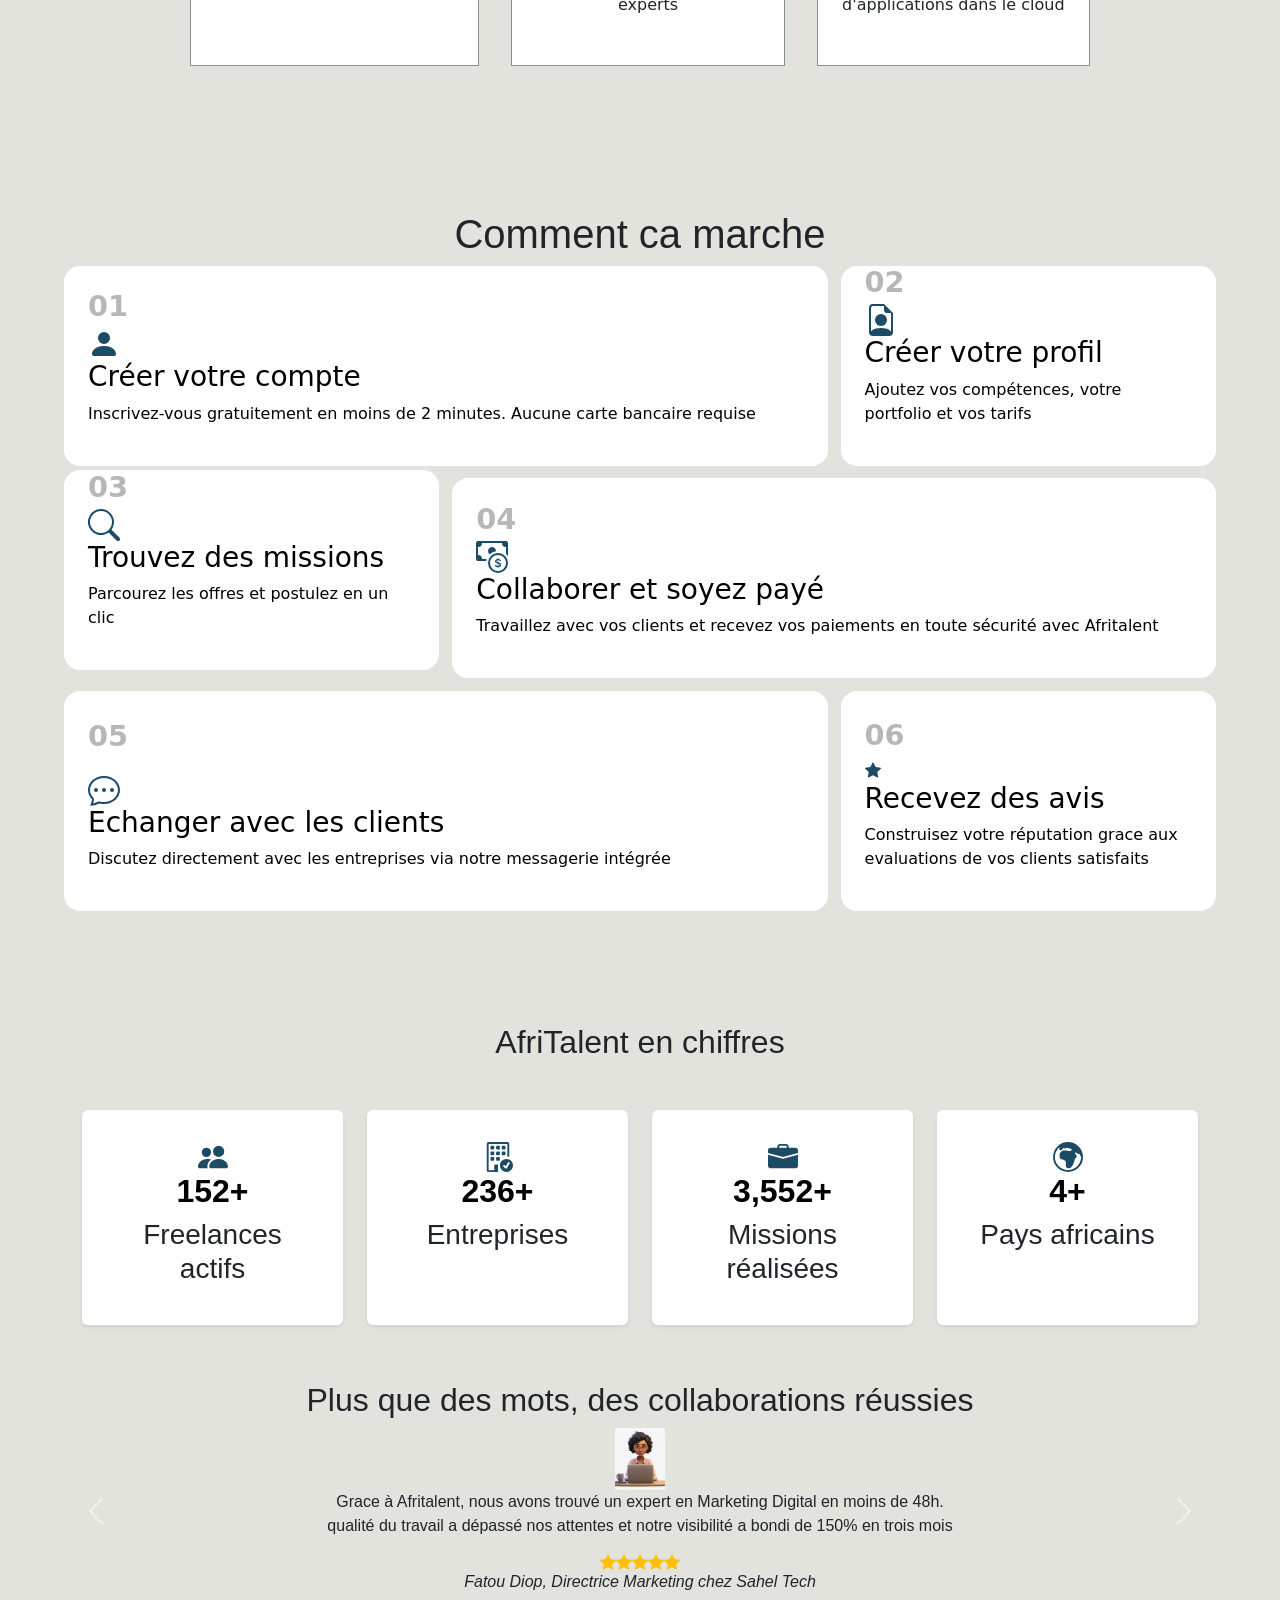
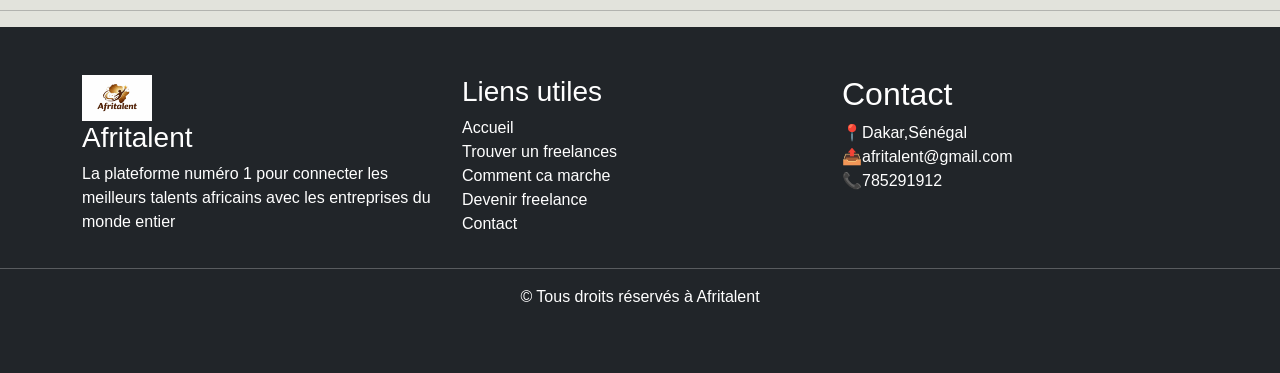
==== commit ec99bd98: "Finalisation : corrections responsive, optimisation du code et commentaires" ====
--- a/index.html
+++ b/index.html
@@ -13,9 +13,10 @@
 </head>
 <body> 
   <header>
+     <!-- NAVBAR -->
      <nav class="navbar navbar-expand-lg navbar-dark  fixed-top">
       <div class="container-fluid nav" >
-        <a  class="navbar-brand " href="index.html"><img src="image/projet1.jpeg" alt="" width="60px">AFRITALENT</a>
+        <a  class="navbar-brand " href="index.html"><img src="image/projet1.jpeg" alt="logo" width="60">AFRITALENT</a>
          <!-- ✅ Bouton hamburger -->
     <button class="navbar-toggler" type="button"
             data-bs-toggle="collapse"
@@ -47,7 +48,7 @@
      </nav>
   </header>
   <main>
-
+    <!-- HERO -->
     <section id="hero" class="fade-section" >
       <div class="hero-text">
         <h1>Propulsez vos projets avec les meilleurs talents d'Afrique </h1>
@@ -58,15 +59,15 @@
         </div>
       </div>
        <div class="image">
-        <img src="image/29.jpg" alt="" width="400px">
+        <img src="image/29.jpg" alt="accueil" width="400">
       </div>
     </section>
-
+    <!-- CATEGORIES -->
     <section id="categories"  class="fade-section">
       <h1 class="text-center">Savoir-faire & Metiers</h1>
       <div class="services">
         <div class="carte">
-            <svg xmlns="http://www.w3.org/2000/svg" width="40" height="40" fill="currentColor" class="bi bi-code-slash" viewBox="0 0 16 16">
+            <svg xmlns="http://www.w3.org/2000/svg" width="40" height="40" fill="currentColor" class="bi bi-code-slash icone-brand" viewBox="0 0 16 16">
   <path d="M10.478 1.647a.5.5 0 1 0-.956-.294l-4 13a.5.5 0 0 0 .956.294zM4.854 4.146a.5.5 0 0 1 0 .708L1.707 8l3.147 3.146a.5.5 0 0 1-.708.708l-3.5-3.5a.5.5 0 0 1 0-.708l3.5-3.5a.5.5 0 0 1 .708 0m6.292 0a.5.5 0 0 0 0 .708L14.293 8l-3.147 3.146a.5.5 0 0 0 .708.708l3.5-3.5a.5.5 0 0 0 0-.708l-3.5-3.5a.5.5 0 0 0-.708 0"/>
 </svg>
            <h2>Développement Web</h2>
@@ -74,7 +75,7 @@
         </div>
 
           <div class="carte">
-             <svg xmlns="http://www.w3.org/2000/svg" width="40" height="40" fill="currentColor" class="bi bi-palette-fill" viewBox="0 0 16 16">
+             <svg xmlns="http://www.w3.org/2000/svg" width="40" height="40" fill="currentColor" class="bi bi-palette-fill icone-brand" viewBox="0 0 16 16">
   <path d="M12.433 10.07C14.133 10.585 16 11.15 16 8a8 8 0 1 0-8 8c1.996 0 1.826-1.504 1.649-3.08-.124-1.101-.252-2.237.351-2.92.465-.527 1.42-.237 2.433.07M8 5a1.5 1.5 0 1 1 0-3 1.5 1.5 0 0 1 0 3m4.5 3a1.5 1.5 0 1 1 0-3 1.5 1.5 0 0 1 0 3M5 6.5a1.5 1.5 0 1 1-3 0 1.5 1.5 0 0 1 3 0m.5 6.5a1.5 1.5 0 1 1 0-3 1.5 1.5 0 0 1 0 3"/>
 </svg>
            <h2>Design UI/UX</h2>
@@ -82,7 +83,7 @@
          </div>
 
            <div class="carte">
-              <svg xmlns="http://www.w3.org/2000/svg" width="40" height="40" fill="currentColor" class="bi bi-graph-up-arrow" viewBox="0 0 16 16">
+              <svg xmlns="http://www.w3.org/2000/svg" width="40" height="40" fill="currentColor" class="bi bi-graph-up-arrow icone-brand" viewBox="0 0 16 16">
   <path fill-rule="evenodd" d="M0 0h1v15h15v1H0zm10 3.5a.5.5 0 0 1 .5-.5h4a.5.5 0 0 1 .5.5v4a.5.5 0 0 1-1 0V4.9l-3.613 4.417a.5.5 0 0 1-.74.037L7.06 6.767l-3.656 5.027a.5.5 0 0 1-.808-.588l4-5.5a.5.5 0 0 1 .758-.06l2.609 2.61L13.445 4H10.5a.5.5 0 0 1-.5-.5"/>
 </svg>
               <h2>Marketing Digital</h2>
@@ -90,7 +91,7 @@
             </div>
 
         <div class="carte">
-              <svg xmlns="http://www.w3.org/2000/svg" width="40" height="40" fill="currentColor" class="bi bi-cpu-fill" viewBox="0 0 16 16">
+              <svg xmlns="http://www.w3.org/2000/svg" width="40" height="40" fill="currentColor" class="bi bi-cpu-fill icone-brand" viewBox="0 0 16 16">
   <path d="M6.5 6a.5.5 0 0 0-.5.5v3a.5.5 0 0 0 .5.5h3a.5.5 0 0 0 .5-.5v-3a.5.5 0 0 0-.5-.5z"/>
   <path d="M5.5.5a.5.5 0 0 0-1 0V2A2.5 2.5 0 0 0 2 4.5H.5a.5.5 0 0 0 0 1H2v1H.5a.5.5 0 0 0 0 1H2v1H.5a.5.5 0 0 0 0 1H2v1H.5a.5.5 0 0 0 0 1H2A2.5 2.5 0 0 0 4.5 14v1.5a.5.5 0 0 0 1 0V14h1v1.5a.5.5 0 0 0 1 0V14h1v1.5a.5.5 0 0 0 1 0V14h1v1.5a.5.5 0 0 0 1 0V14a2.5 2.5 0 0 0 2.5-2.5h1.5a.5.5 0 0 0 0-1H14v-1h1.5a.5.5 0 0 0 0-1H14v-1h1.5a.5.5 0 0 0 0-1H14v-1h1.5a.5.5 0 0 0 0-1H14A2.5 2.5 0 0 0 11.5 2V.5a.5.5 0 0 0-1 0V2h-1V.5a.5.5 0 0 0-1 0V2h-1V.5a.5.5 0 0 0-1 0V2h-1zm1 4.5h3A1.5 1.5 0 0 1 11 6.5v3A1.5 1.5 0 0 1 9.5 11h-3A1.5 1.5 0 0 1 5 9.5v-3A1.5 1.5 0 0 1 6.5 5"/>
 </svg>
@@ -99,7 +100,7 @@
         </div>
 
         <div class="carte">
-              <svg xmlns="http://www.w3.org/2000/svg" width="40" height="40" fill="currentColor" class="bi bi-pencil-square" viewBox="0 0 16 16">
+              <svg xmlns="http://www.w3.org/2000/svg" width="40" height="40" fill="currentColor" class="bi bi-pencil-square icone-brand" viewBox="0 0 16 16">
   <path d="M15.502 1.94a.5.5 0 0 1 0 .706L14.459 3.69l-2-2L13.502.646a.5.5 0 0 1 .707 0l1.293 1.293zm-1.75 2.456-2-2L4.939 9.21a.5.5 0 0 0-.121.196l-.805 2.414a.25.25 0 0 0 .316.316l2.414-.805a.5.5 0 0 0 .196-.12l6.813-6.814z"/>
   <path fill-rule="evenodd" d="M1 13.5A1.5 1.5 0 0 0 2.5 15h11a1.5 1.5 0 0 0 1.5-1.5v-6a.5.5 0 0 0-1 0v6a.5.5 0 0 1-.5.5h-11a.5.5 0 0 1-.5-.5v-11a.5.5 0 0 1 .5-.5H9a.5.5 0 0 0 0-1H2.5A1.5 1.5 0 0 0 1 2.5z"/>
 </svg>
@@ -108,7 +109,7 @@
         </div>
 
         <div class="carte">
-             <svg xmlns="http://www.w3.org/2000/svg" width="60" height="40" fill="currentColor" class="bi bi-cloud-arrow-up-fill" viewBox="0 0 16 16">
+             <svg xmlns="http://www.w3.org/2000/svg" width="60" height="40" fill="currentColor" class="bi bi-cloud-arrow-up-fill icone-brand" viewBox="0 0 16 16">
   <path d="M8 2a5.53 5.53 0 0 0-3.594 1.342c-.766.66-1.321 1.52-1.464 2.383C1.266 6.095 0 7.555 0 9.318 0 11.366 1.708 13 3.781 13h8.906C14.502 13 16 11.57 16 9.773c0-1.636-1.242-2.969-2.834-3.194C12.923 3.999 10.69 2 8 2m2.354 5.146a.5.5 0 0 1-.708.708L8.5 6.707V10.5a.5.5 0 0 1-1 0V6.707L6.354 7.854a.5.5 0 1 1-.708-.708l2-2a.5.5 0 0 1 .708 0z"/>
 </svg>
           <h2>DevOps & Cloud</h2>
@@ -116,14 +117,14 @@
         </div>
       </div>
     </section>
-
+    <!-- COMMENT CA MARCHE -->
     <section id="CCM"  class="fade-section">
         <h1 class="text-center">Comment ca marche</h1>
         <div class="bento-grid">
           <div class="bento-card" >
             <span class="numéro">01</span>
             <div class="justify-content-center">
-              <svg xmlns="http://www.w3.org/2000/svg" width="32" height="32" fill="currentColor" class="bi bi-person-fill" viewBox="0 0 16 16">
+              <svg xmlns="http://www.w3.org/2000/svg" width="32" height="32" fill="currentColor" class="bi bi-person-fill icone-brand" viewBox="0 0 16 16">
                <path d="M3 14s-1 0-1-1 1-4 6-4 6 3 6 4-1 1-1 1zm5-6a3 3 0 1 0 0-6 3 3 0 0 0 0 6"/>
               </svg>
             </div>
@@ -134,7 +135,7 @@
           <div class="bento-card" >
             <span class="numéro">02</span>
             <div class="justify-content-center">
-              <svg xmlns="http://www.w3.org/2000/svg" width="32" height="32" fill="currentColor" class="bi bi-file-earmark-person" viewBox="0 0 16 16">
+              <svg xmlns="http://www.w3.org/2000/svg" width="32" height="32" fill="currentColor" class="bi bi-file-earmark-person icone-brand" viewBox="0 0 16 16">
               <path d="M11 8a3 3 0 1 1-6 0 3 3 0 0 1 6 0"/>
               <path d="M14 14V4.5L9.5 0H4a2 2 0 0 0-2 2v12a2 2 0 0 0 2 2h8a2 2 0 0 0 2-2M9.5 3A1.5 1.5 0 0 0 11 4.5h2v9.255S12 12 8 12s-5 1.755-5 1.755V2a1 1 0 0 1 1-1h5.5z"/>
               </svg>
@@ -143,10 +144,10 @@
            <p>Ajoutez vos compétences, votre portfolio et vos tarifs</p>
           </div>
         
-          <div class="bento-card"  class="fade-section">
+          <div class="bento-card fade-section">
             <span class="numéro">03</span>
             <div class="justify-content-center">
-              <svg xmlns="http://www.w3.org/2000/svg" width="32" height="32" fill="currentColor" class="bi bi-search" viewBox="0 0 16 16">
+              <svg xmlns="http://www.w3.org/2000/svg" width="32" height="32" fill="currentColor" class="bi bi-search icone-brand" viewBox="0 0 16 16">
                <path d="M11.742 10.344a6.5 6.5 0 1 0-1.397 1.398h-.001q.044.06.098.115l3.85 3.85a1 1 0 0 0 1.415-1.414l-3.85-3.85a1 1 0 0 0-.115-.1zM12 6.5a5.5 5.5 0 1 1-11 0 5.5 5.5 0 0 1 11 0"/>
               </svg>
             </div>
@@ -157,7 +158,7 @@
           <div class="bento-card " >
             <span class="numéro">04</span>
             <div class="justify-content-center">
-              <svg xmlns="http://www.w3.org/2000/svg" width="32" height="32" fill="currentColor" class="bi bi-cash-coin" viewBox="0 0 16 16">
+              <svg xmlns="http://www.w3.org/2000/svg" width="32" height="32" fill="currentColor" class="bi bi-cash-coin icone-brand" viewBox="0 0 16 16">
                <path fill-rule="evenodd" d="M11 15a4 4 0 1 0 0-8 4 4 0 0 0 0 8m5-4a5 5 0 1 1-10 0 5 5 0 0 1 10 0"/>
                <path d="M9.438 11.944c.047.596.518 1.06 1.363 1.116v.44h.375v-.443c.875-.061 1.386-.529 1.386-1.207 0-.618-.39-.936-1.09-1.1l-.296-.07v-1.2c.376.043.614.248.671.532h.658c-.047-.575-.54-1.024-1.329-1.073V8.5h-.375v.45c-.747.073-1.255.522-1.255 1.158 0 .562.378.92 1.007 1.066l.248.061v1.272c-.384-.058-.639-.27-.696-.563h-.668zm1.36-1.354c-.369-.085-.569-.26-.569-.522 0-.294.216-.514.572-.578v1.1zm.432.746c.449.104.655.272.655.569 0 .339-.257.571-.709.614v-1.195z"/>
                <path d="M1 0a1 1 0 0 0-1 1v8a1 1 0 0 0 1 1h4.083q.088-.517.258-1H3a2 2 0 0 0-2-2V3a2 2 0 0 0 2-2h10a2 2 0 0 0 2 2v3.528c.38.34.717.728 1 1.154V1a1 1 0 0 0-1-1z"/>
@@ -173,7 +174,7 @@
           <div class="bento-card" >
             <span class="numéro">05</span>
             <div class="justify-content-center">
-              <svg xmlns="http://www.w3.org/2000/svg" width="32" height="32" fill="currentColor" class="bi bi-chat-dots" viewBox="0 0 16 16">
+              <svg xmlns="http://www.w3.org/2000/svg" width="32" height="32" fill="currentColor" class="bi bi-chat-dots icone-brand" viewBox="0 0 16 16">
               <path d="M5 8a1 1 0 1 1-2 0 1 1 0 0 1 2 0m4 0a1 1 0 1 1-2 0 1 1 0 0 1 2 0m3 1a1 1 0 1 0 0-2 1 1 0 0 0 0 2"/>
               <path d="m2.165 15.803.02-.004c1.83-.363 2.948-.842 3.468-1.105A9 9 0 0 0 8 15c4.418 0 8-3.134 8-7s-3.582-7-8-7-8 3.134-8 7c0 1.76.743 3.37 1.97 4.6a10.4 10.4 0 0 1-.524 2.318l-.003.011a11 11 0 0 1-.244.637c-.079.186.074.394.273.362a22 22 0 0 0 .693-.125m.8-3.108a1 1 0 0 0-.287-.801C1.618 10.83 1 9.468 1 8c0-3.192 3.004-6 7-6s7 2.808 7 6-3.004 6-7 6a8 8 0 0 1-2.088-.272 1 1 0 0 0-.711.074c-.387.196-1.24.57-2.634.893a11 11 0 0 0 .398-2"/>
               </svg>
@@ -186,7 +187,7 @@
           <div class="bento-card " >
             <span class="numéro">06</span>
             <div class="justify-content-center">
-              <svg xmlns="http://www.w3.org/2000/svg" width="16" height="16" fill="currentColor" class="bi bi-star-fill" viewBox="0 0 16 16">
+              <svg xmlns="http://www.w3.org/2000/svg" width="16" height="16" fill="currentColor" class="bi bi-star-fill icone-brand" viewBox="0 0 16 16">
               <path d="M3.612 15.443c-.386.198-.824-.149-.746-.592l.83-4.73L.173 6.765c-.329-.314-.158-.888.283-.95l4.898-.696L7.538.792c.197-.39.73-.39.927 0l2.184 4.327 4.898.696c.441.062.612.636.282.95l-3.522 3.356.83 4.73c.078.443-.36.79-.746.592L8 13.187l-4.389 2.256z"/>
               </svg>
             </div>
@@ -206,13 +207,13 @@
       <div class="col-12 col-md-6 col-lg-3">
         <div class="card text-center h-100 border-0 shadow-sm p-3">
           <div class="card-body">
-            <svg xmlns="http://www.w3.org/2000/svg" width="30" height="30" fill="currentColor" class="bi bi-people-fill" viewBox="0 0 16 16">
+            <svg xmlns="http://www.w3.org/2000/svg" width="30" height="30" fill="currentColor" class="bi bi-people-fill icone-brand" viewBox="0 0 16 16">
   <path d="M7 14s-1 0-1-1 1-4 5-4 5 3 5 4-1 1-1 1zm4-6a3 3 0 1 0 0-6 3 3 0 0 0 0 6m-5.784 6A2.24 2.24 0 0 1 5 13c0-1.355.68-2.75 1.936-3.72A6.3 6.3 0 0 0 5 9c-4 0-5 3-5 4s1 1 1 1zM4.5 8a2.5 2.5 0 1 0 0-5 2.5 2.5 0 0 0 0 5"/>
 </svg>
             <h2 class="fw-bold">
               <span class="stat-nombre" data-target="500">0</span>+
             </h2>
-            <h5>Freelances actifs</h5>
+            <h3>Freelances actifs</h3>
           </div>
         </div>
       </div>
@@ -220,7 +221,7 @@
       <div class="col-12 col-md-6 col-lg-3">
         <div class="card text-center h-100 border-0 shadow-sm p-3">
           <div class="card-body">
-            <svg xmlns="http://www.w3.org/2000/svg" width="30" height="30" fill="currentColor" class="bi bi-building-check" viewBox="0 0 16 16">
+            <svg xmlns="http://www.w3.org/2000/svg" width="30" height="30" fill="currentColor" class="bi bi-building-check icone-brand" viewBox="0 0 16 16">
   <path d="M12.5 16a3.5 3.5 0 1 0 0-7 3.5 3.5 0 0 0 0 7m1.679-4.493-1.335 2.226a.75.75 0 0 1-1.174.144l-.774-.773a.5.5 0 0 1 .708-.708l.547.548 1.17-1.951a.5.5 0 1 1 .858.514"/>
   <path d="M2 1a1 1 0 0 1 1-1h10a1 1 0 0 1 1 1v6.5a.5.5 0 0 1-1 0V1H3v14h3v-2.5a.5.5 0 0 1 .5-.5H8v4H3a1 1 0 0 1-1-1z"/>
   <path d="M4.5 2a.5.5 0 0 0-.5.5v1a.5.5 0 0 0 .5.5h1a.5.5 0 0 0 .5-.5v-1a.5.5 0 0 0-.5-.5zm3 0a.5.5 0 0 0-.5.5v1a.5.5 0 0 0 .5.5h1a.5.5 0 0 0 .5-.5v-1a.5.5 0 0 0-.5-.5zm3 0a.5.5 0 0 0-.5.5v1a.5.5 0 0 0 .5.5h1a.5.5 0 0 0 .5-.5v-1a.5.5 0 0 0-.5-.5zm-6 3a.5.5 0 0 0-.5.5v1a.5.5 0 0 0 .5.5h1a.5.5 0 0 0 .5-.5v-1a.5.5 0 0 0-.5-.5zm3 0a.5.5 0 0 0-.5.5v1a.5.5 0 0 0 .5.5h1a.5.5 0 0 0 .5-.5v-1a.5.5 0 0 0-.5-.5zm3 0a.5.5 0 0 0-.5.5v1a.5.5 0 0 0 .5.5h1a.5.5 0 0 0 .5-.5v-1a.5.5 0 0 0-.5-.5zm-6 3a.5.5 0 0 0-.5.5v1a.5.5 0 0 0 .5.5h1a.5.5 0 0 0 .5-.5v-1a.5.5 0 0 0-.5-.5zm3 0a.5.5 0 0 0-.5.5v1a.5.5 0 0 0 .5.5h1a.5.5 0 0 0 .5-.5v-1a.5.5 0 0 0-.5-.5z"/>
@@ -228,7 +229,7 @@
             <h2 class="fw-bold">
               <span class="stat-nombre" data-target="800">0</span>+
             </h2>
-            <h5>Entreprises</h5>
+            <h3>Entreprises</h3>
           </div>
         </div>
       </div>
@@ -236,14 +237,14 @@
       <div class="col-12 col-md-6 col-lg-3">
         <div class="card text-center h-100 border-0 shadow-sm p-3">
           <div class="card-body">
-            <svg xmlns="http://www.w3.org/2000/svg" width="30" height="30" fill="currentColor" class="bi bi-briefcase-fill" viewBox="0 0 16 16">
+            <svg xmlns="http://www.w3.org/2000/svg" width="30" height="30" fill="currentColor" class="bi bi-briefcase-fill icone-brand" viewBox="0 0 16 16">
   <path d="M6.5 1A1.5 1.5 0 0 0 5 2.5V3H1.5A1.5 1.5 0 0 0 0 4.5v1.384l7.614 2.03a1.5 1.5 0 0 0 .772 0L16 5.884V4.5A1.5 1.5 0 0 0 14.5 3H11v-.5A1.5 1.5 0 0 0 9.5 1zm0 1h3a.5.5 0 0 1 .5.5V3H6v-.5a.5.5 0 0 1 .5-.5"/>
   <path d="M0 12.5A1.5 1.5 0 0 0 1.5 14h13a1.5 1.5 0 0 0 1.5-1.5V6.85L8.129 8.947a.5.5 0 0 1-.258 0L0 6.85z"/>
 </svg>
             <h2 class="fw-bold">
               <span class="stat-nombre" data-target="12000">0</span>+
             </h2>
-            <h5>Missions réalisées</h5>
+            <h3>Missions réalisées</h3>
           </div>
         </div>
       </div>
@@ -251,13 +252,13 @@
       <div class="col-12 col-md-6 col-lg-3">
         <div class="card text-center h-100 border-0 shadow-sm p-3">
           <div class="card-body">
-            <svg xmlns="http://www.w3.org/2000/svg" width="30" height="30" fill="currentColor" class="bi bi-globe-europe-africa" viewBox="0 0 16 16">
+            <svg xmlns="http://www.w3.org/2000/svg" width="30" height="30" fill="currentColor" class="bi bi-globe-europe-africa icone-brand" viewBox="0 0 16 16">
   <path d="M8 0a8 8 0 1 0 0 16A8 8 0 0 0 8 0M3.668 2.501l-.288.646a.847.847 0 0 0 1.479.815l.245-.368a.81.81 0 0 1 1.034-.275.81.81 0 0 0 .724 0l.261-.13a1 1 0 0 1 .775-.05l.984.34q.118.04.243.054c.784.093.855.377.694.801-.155.41-.616.617-1.035.487l-.01-.003C8.274 4.663 7.748 4.5 6 4.5 4.8 4.5 3.5 5.62 3.5 7c0 1.96.826 2.166 1.696 2.382.46.115.935.233 1.304.618.449.467.393 1.181.339 1.877C6.755 12.96 6.674 14 8.5 14c1.75 0 3-3.5 3-4.5 0-.262.208-.468.444-.7.396-.392.87-.86.556-1.8-.097-.291-.396-.568-.641-.756-.174-.133-.207-.396-.052-.551a.33.33 0 0 1 .42-.042l1.085.724c.11.072.255.058.348-.035.15-.15.415-.083.489.117.16.43.445 1.05.849 1.357L15 8A7 7 0 1 1 3.668 2.501"/>
 </svg>
             <h2 class="fw-bold">
               <span class="stat-nombre" data-target="15">0</span>+
             </h2>
-            <h5>Pays africains</h5>
+            <h3>Pays africains</h3>
           </div>
         </div>
       </div>
@@ -265,12 +266,13 @@
     </div>
   </div>
 </section>
+<!-- TEMOIGNAGES -->
    <section id="Temoignages">
      <h2 class="text-center">Plus que des mots, des collaborations réussies</h2>
       <div id="carouselExampleRide" class="carousel slide" data-bs-ride="true">
        <div class="carousel-inner">
          <div class="carousel-item active text-center">
-          <img src="image/19.jpg" alt="" width="50px">
+          <img src="image/19.jpg" alt="temoignage" width="50">
               <blockquote>Grace à Afritalent, nous avons trouvé un expert en Marketing Digital en moins de 48h. <br> qualité du travail a dépassé nos attentes et notre visibilité a bondi de 150% en trois mois</blockquote>
               <div class="d-flex justify-content-center">
             <svg xmlns="http://www.w3.org/2000/svg" width="16" height="16" fill="currentColor" class="bi bi-star-fill text-warning" viewBox="0 0 16 16">
@@ -292,7 +294,7 @@
              <cite>Fatou Diop, <em>Directrice Marketing chez Sahel Tech</em></cite>
         </div>
         <div class="carousel-item text-center">
-          <img src="image/20.jpg" alt="" width="40px">
+          <img src="image/20.jpg" alt="temoignage" width="40">
             <blockquote>Travailler via cette plateforme m'a permis d'accéder à des missions passionnantes partout sur le continent.</blockquote>
              <div class="d-flex justify-content-center">
             <svg xmlns="http://www.w3.org/2000/svg" width="16" height="16" fill="currentColor" class="bi bi-star-fill text-warning" viewBox="0 0 16 16">
@@ -314,7 +316,7 @@
              <cite>Omar Fall, <em>Développeur full-stack senior</em></cite>
         </div>
          <div class="carousel-item text-center">
-          <img src="image/21.jpg" alt=""  width="60px">
+          <img src="image/21.jpg" alt="temoignage"  width="60">
             <blockquote>Nous avons recruté toute notre équipe technique (UI/UX et DevOps) ici.</blockquote>
             <div class="d-flex justify-content-center">
             <svg xmlns="http://www.w3.org/2000/svg" width="16" height="16" fill="currentColor" class="bi bi-star-fill text-warning" viewBox="0 0 16 16">
@@ -351,24 +353,23 @@
     <footer class="bg-dark text-white py-5">
       <div class="container">
         <div class="row">
-           <div class="col-md-4">
-             <img src="image/projet1.jpeg" alt="" width="70px">
-            <h5>Afritalent</h5>
+           <div class="col-12 col-md-6 col-lg-4">
+             <img src="image/projet1.jpeg" alt="logo" width="70">
+            <h3>Afritalent</h3>
               <p>La plateforme numéro 1 pour connecter les meilleurs talents africains avec les entreprises du monde entier</p>
             </div>
-          <div class="col-md-4">
-            <h5>Liens utiles</h5>
+          <div class="col-12 col-md-6 col-lg-4">
+            <h3>Liens utiles</h3>
               <ul class="list-unstyled">
-                <li><a href="index.html" class="text-decoration-none">Accueil</a></li>
+                <li><a href="index.html" class="text-decoration-none ">Accueil</a></li>
                 <li><a href="freelances.html" class="text-decoration-none">Trouver un freelances</a></li>
                 <li><a href="tarifs.html" class="text-decoration-none">Comment ca marche</a></li>
                 <li><a href="freelances.html" class="text-decoration-none">Devenir freelance</a></li>
                 <li><a href="contact.html" class="text-decoration-none">Contact</a></li>
               </ul>
             </div>
-  </section>
-            <div class="col-md-4">
-            <h5>Contact</h5>
+            <div class="col-12 col-md-6 col-lg-4">
+            <h2>Contact</h2>
               <ul class="list-unstyled">
                 <li>📍Dakar,Sénégal</li>
                 <li>📤afritalent@gmail.com</li>
--- a/css/style.css
+++ b/css/style.css
@@ -38,7 +38,7 @@
 }
 
 body{
-    
+    background-color: #e2e3dc;
     margin: 0;
     padding: 0;
  }
@@ -53,6 +53,11 @@
     border: 1px solid #007FA9;
    
  }
+ html, body {
+  overflow-x: hidden !important;
+  max-width: 100% !important;
+}
+
  
  .btn{
     background-color: white;
@@ -77,6 +82,8 @@
   background-size: cover;
   background-position: center 30%;
   background-blend-mode: overlay;
+    box-sizing: border-box;
+  max-width: 100%;
  }
  .hero-text .subtitle{
   text-align: left;
@@ -92,6 +99,10 @@
   line-height: 1.3;
   margin-bottom: 1rem;
  }
+ .fw-bold{
+  color: black;
+ }
+ 
  #hero .hero-text h1 em{
   color: black;
   font-style: normal;
@@ -145,7 +156,7 @@
  }
  #CCM{
   padding: 4rem 3rem;
-  background-color: white;
+  background-color: #e2e3dc;
 
  } 
  #CCM h2{
@@ -167,7 +178,7 @@
   padding: 1.5rem;
   display: flex;
   color: white;
-  background: #B4BAB1;
+  background: white;
   min-height: 200px;
   flex-direction: column;
   justify-content: flex-end;
@@ -185,14 +196,14 @@
  .bento-card:nth-child(4),
  .bento-card:nth-child(5){
   grid-column: span 2;
-  background: #B4BAB1;
+   background: white;
   color: black;
  }
  .bento-card:nth-child(2),
   .bento-card:nth-child(3),
   .bento-card:nth-child(6){
   grid-column: span 1;
-  background: #B4BAB1;
+  background: white;
   color: black;
  }
  .numéro{
@@ -204,7 +215,7 @@
  }
  #categories{
   padding: 5rem 3rem;
-  background: white;
+  background: #e2e3dc;
  }
 .services{
   display: grid;
@@ -214,11 +225,11 @@
   margin: auto;
 }
 .carte{
-  background: #B4BAB1;
-  border-radius: 1rem;
+  background: white;
   padding: 2rem 1rem;
   text-align: center;
   cursor: pointer;
+  border: 1px solid #859393;
   transition: transform 0.3s ease,
               box-shadow 0.3s ease;
 }
@@ -228,13 +239,13 @@
   box-shadow: 0 10px 20px #CED0C3 !important;
 }
 .card{
-  background: #B4BAB1;
+  
    transition: transform 0.3s ease,
               box-shadow 0.3s ease !important;
 }
 .card:hover{
   transform: translateY(-8px);
-  box-shadow: 0 10px 20px #CED0C3 !important;
+  box-shadow: 0 10px 20px white !important;
 }
 
 /* les autres cartes s'effacent */
@@ -288,40 +299,57 @@
   white-space: nowrap;
   z-index: 3;
 }
+
+.text-decoration-none{
+  color: white;
+}
+.icone-brand{
+  color: #1B4B65;
+}
 /* MEDIA 375px */
  @media (max-width: 375px){
-  #hero{
-    flex-direction: column;
-    justify-content: center;
-     padding: 2rem 1rem;
-  }
-  #hero .hero-text{
-    width: 100%;
-  }
+ 
+  #hero {
+    padding: 5rem 1.5rem 2rem !important;  /* ← padding des 2 côtés */
+    overflow: hidden !important;
+    width: 100% !important;
+    box-sizing: border-box !important;
+  }
+
+  #hero .hero-text {
+    width: 100% !important;
+    padding: 0 !important;
+  }
+
   #hero .hero-text h1 {
-    letter-spacing: 0 !important;
-    text-transform: none !important;
-    font-size: 1.5rem !important;
+    font-size: 1.4rem !important;
     line-height: 1.3 !important;
+    text-align: center !important;
+    word-wrap: break-word !important;
   }
 
   #hero .hero-text p {
-    letter-spacing: 0 !important;
-    text-transform: none !important;
     font-size: 0.9rem !important;
-  }
-  .boutons{
-    flex-direction: column;
-    gap: 1rem;
-  }
-  .btn1,  .btn2{
-    width: 100%;
-    text-align: center;
+    text-align: left !important;
+    word-wrap: break-word !important;
+  }
+
+  /* Boutons en colonne */
+  .boutons {
+    flex-direction: column !important;
+    align-items: center !important;
+    gap: 1rem !important;
+    width: 100% !important;
+  }
+
+  .btn1, .btn2 {
+    width: 80% !important;
+    text-align: center !important;
   }
 
   /* grid */
   #CCM{
-    padding: 2rem 1rem;
+    padding: 2rem 1rem !important;
   }
   .bento-grid{
     grid-template-columns: 1fr !important;
@@ -341,7 +369,7 @@
 
   /* Categories */
   #categories{
-    padding: 2rem 1rem;
+    padding: 2rem 1rem !important;
   }
   .services{
     grid-template-columns: 1fr !important;
@@ -363,8 +391,15 @@
     .card{
       width: 100% !important;
     }
- }
-
+    /* contact */
+    .contact-container {
+    padding: 1rem !important;
+  }
+
+  #Formulaire {
+    padding: 4rem 0.5rem 1rem !important;
+  }
+ }
   @media (max-width: 768px){
   #hero{
     flex-direction: column !important;
@@ -421,6 +456,17 @@
     min-height: 160px;
   }
 
+  #histoire h1,
+  #histoire h4 {
+    font-size: 1.3rem !important;
+    padding: 0 !important;
+  }
+
+  #histoire p {
+    font-size: 0.9rem !important;
+    padding: 0 0.5rem !important;
+  }
+
   /* Categories */
   #categories{
     padding: 2rem 1rem;
